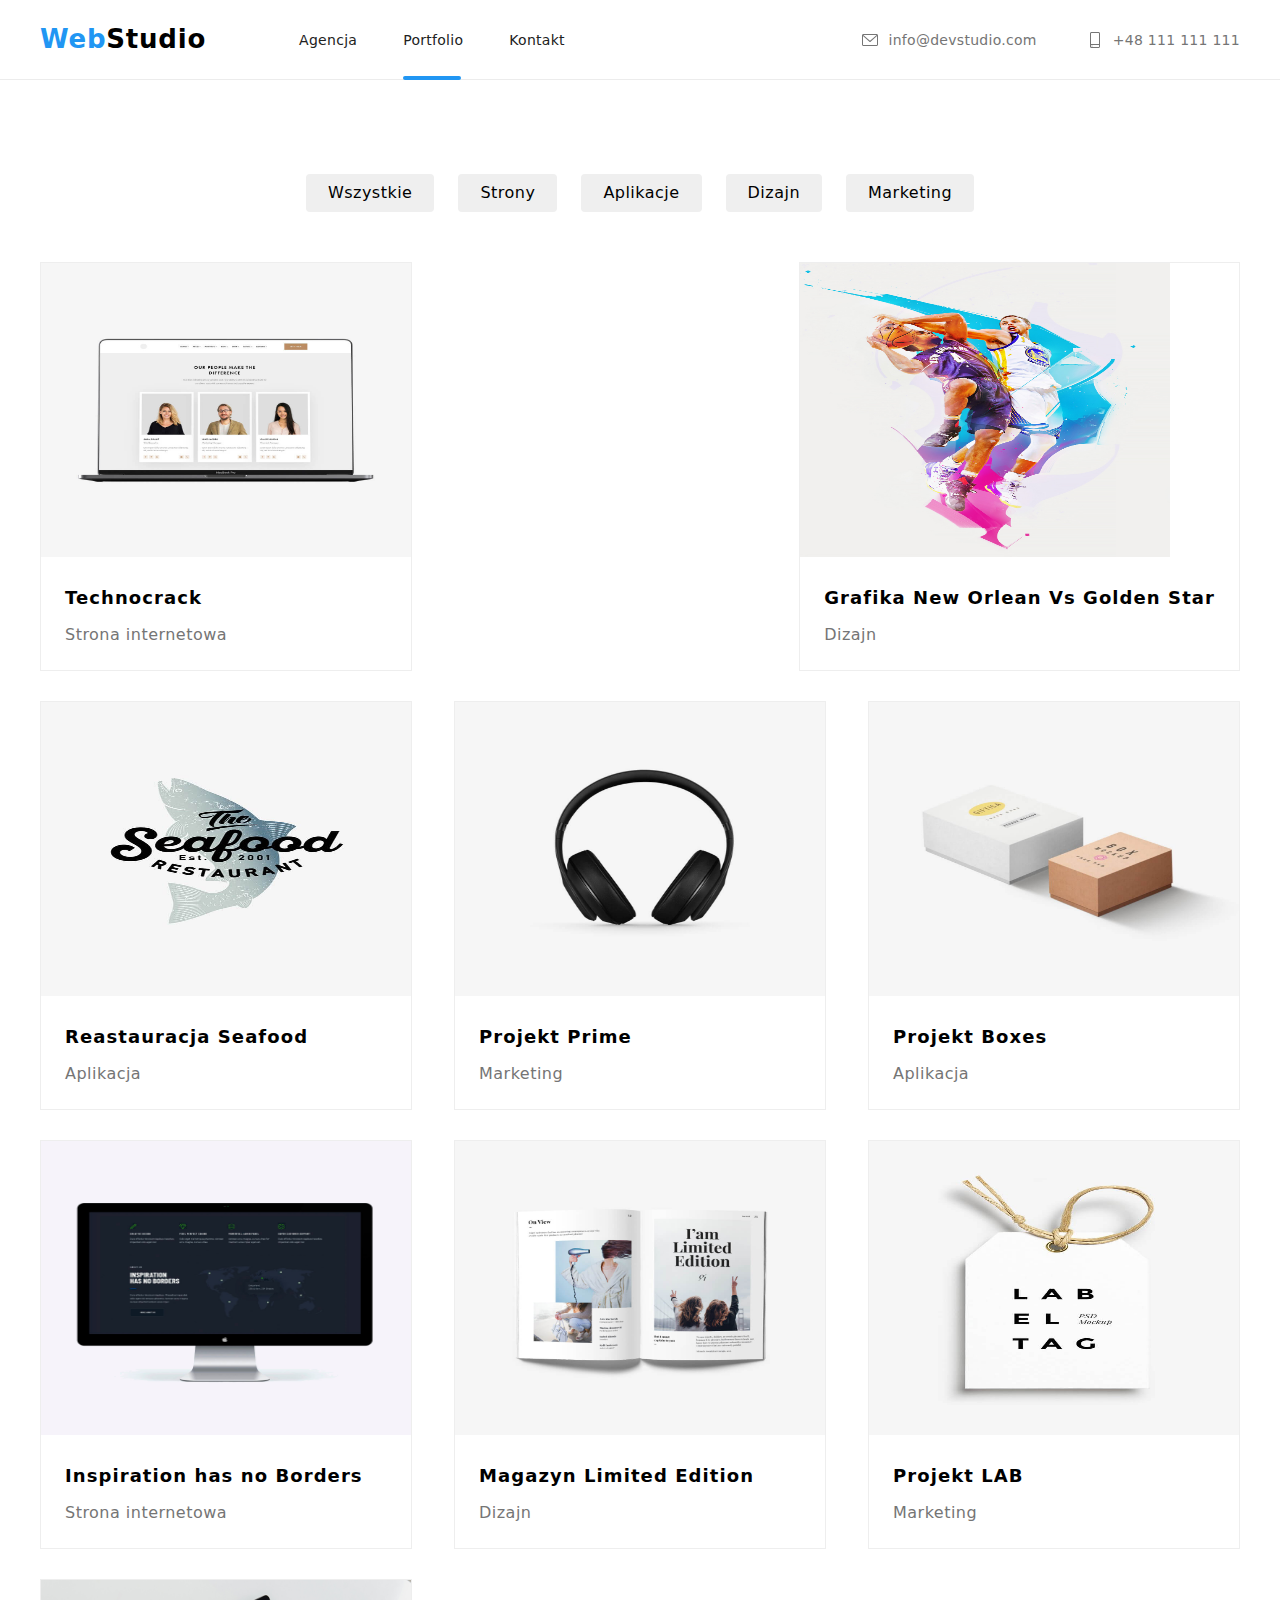
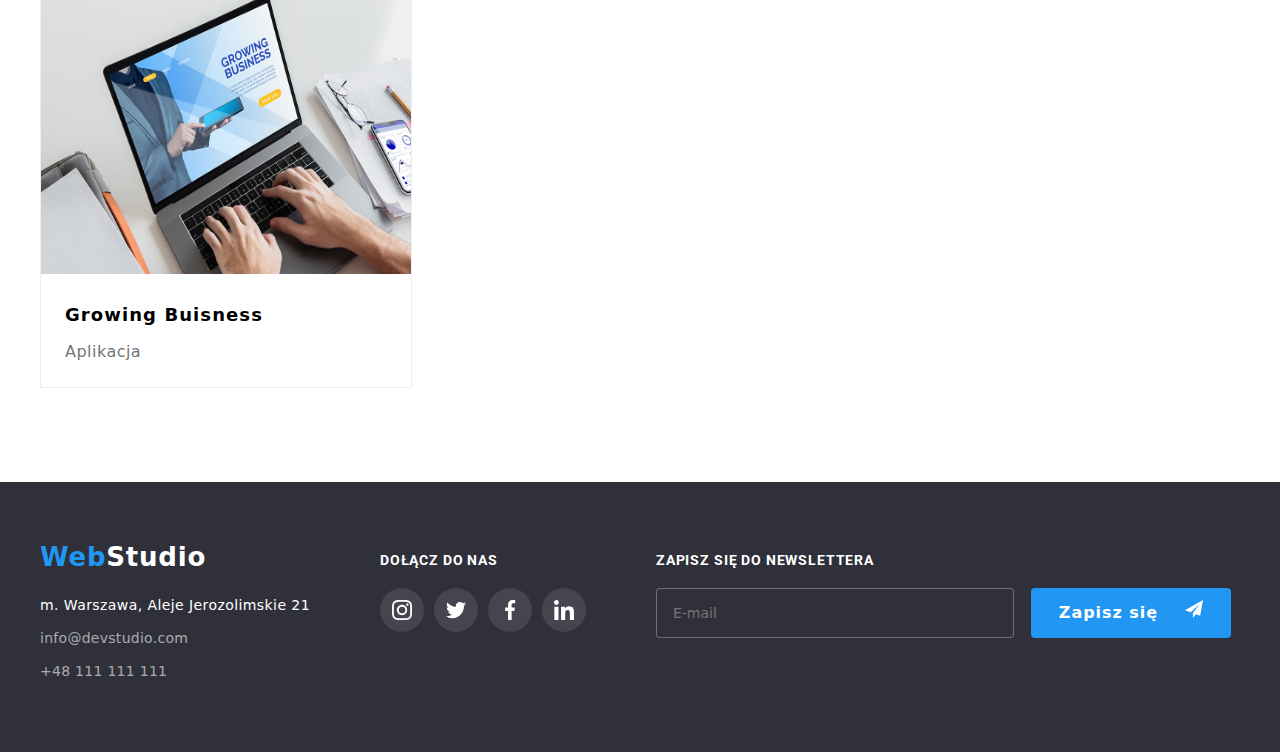
==== portfolio.html @ d6995d27 "Initial commit" ====
<!DOCTYPE html>
<html lang="pl">
  <head>
    <meta charset="UTF-8" />
    <meta http-equiv="X-UA-Compatible" content="IE=edge" />
    <meta name="viewport" content="width=device-width, initial-scale=1.0" />
    <link rel="preconnect" href="https://fonts.googleapis.com" />
    <link rel="preconnect" href="https://fonts.gstatic.com" crossorigin />
    <link
      href="https://fonts.googleapis.com/css2?family=Raleway:wght@700&family=Roboto:wght@400;500;700;900&display=swap"
      rel="stylesheet"
    />
    <link rel="stylesheet" href="css/normalize.css" />
    <link rel="stylesheet" href="css/main.min.css" />
    <title>WebStudio</title>
  </head>
  <body>
    <header>
      <div class="container header">
        <nav class="header__nav">
          <a href="./index.html" class="header__logo"
            >Web<span class="header__logo--accent">Studio</span>
          </a>
          <ul class="header__menu">
            <li>
              <a class="header__menu--link" href="">Agencja</a>
            </li>
            <li>
              <a class="header__menu--link header__menu--hover" href="./portfolio.html"
                >Portfolio</a
              >
            </li>
            <li><a class="header__menu--link" href="">Kontakt</a></li>
          </ul>
        </nav>
        <ul class="header__contact">
          <li>
            <a class="header__contact--link" href="mailto:info@devstudio.com"
              ><svg width="18" height="16">
                <use href="./images/icons.svg#icon-envelope-3"></use>
              </svg>
              info@devstudio.com</a
            >
          </li>
          <li>
            <a class="header__contact--link" href="tel:+48111111111"
              ><svg width="16" height="20">
                <use href="./images/icons.svg#icon-smartphone-2"></use>
              </svg>
              +48 111 111 111</a
            >
          </li>
        </ul>
      </div>
    </header>
    <main>
      <section class="section">
        <div class="container">
          <ul class="bookmarks__buttons">
            <li><button class="bookmarks__buttons--button">Wszystkie</button></li>
            <li><button class="bookmarks__buttons--button">Strony</button></li>
            <li><button class="bookmarks__buttons--button">Aplikacje</button></li>
            <li><button class="bookmarks__buttons--button">Dizajn</button></li>
            <li><button class="bookmarks__buttons--button">Marketing</button></li>
          </ul>
          <ul class="tiles__table">
            <li class="tiles__table--frame">
              <div class="tiles__table--div">
                <img
                  src="images/page-on-laptop.jpg"
                  alt="page On Laptop"
                  width="370"
                  height="294"
                />
                <p class="tiles__table--hidden">
                  Technocrack jest popularną platformą wykorzystywaną do rozpowszechniania
                  koronawirusa. Firmy wykorzystują tę platformę do celów szpiegowskich i ataków na
                  niezabezpieczone serwery konkurencji
                </p>
              </div>
              <h4 class="tiles__table--category">Technocrack</h4>
              <p class="tiles__table--subscription">Strona internetowa</p>
            </li>
            <li class="tiles__table--frame">
              <div class="tiles__table--div">
                <img src="images/basketballers.jpg" alt="basketballers" width="370" height="294" />
                <p class="tiles__table--hidden">
                  Technocrack jest popularną platformą wykorzystywaną do rozpowszechniania
                  koronawirusa. Firmy wykorzystują tę platformę do celów szpiegowskich i ataków na
                  niezabezpieczone serwery konkurencji
                </p>
              </div>
              <h4 class="tiles__table--category">Grafika New Orlean Vs Golden Star</h4>
              <p class="tiles__table--subscription">Dizajn</p>
            </li>
            <li class="tiles__table--frame">
              <div class="tiles__table--div">
                <img
                  src="images/reustarants-logo.jpg"
                  alt="reustarants Logo"
                  width="370"
                  height="294"
                />
                <p class="tiles__table--hidden">
                  Technocrack jest popularną platformą wykorzystywaną do rozpowszechniania
                  koronawirusa. Firmy wykorzystują tę platformę do celów szpiegowskich i ataków na
                  niezabezpieczone serwery konkurencji
                </p>
              </div>
              <h4 class="tiles__table--category">Reastauracja Seafood</h4>
              <p class="tiles__table--subscription">Aplikacja</p>
            </li>
            <li class="tiles__table--frame">
              <div class="tiles__table--div">
                <img src="images/headphones.jpg" alt="headphones" width="370" height="294" />
                <p class="tiles__table--hidden">
                  Technocrack jest popularną platformą wykorzystywaną do rozpowszechniania
                  koronawirusa. Firmy wykorzystują tę platformę do celów szpiegowskich i ataków na
                  niezabezpieczone serwery konkurencji
                </p>
              </div>
              <h4 class="tiles__table--category">Projekt Prime</h4>
              <p class="tiles__table--subscription">Marketing</p>
            </li>
            <li class="tiles__table--frame">
              <div class="tiles__table--div">
                <img src="images/boxes.jpg" alt="boxes" width="370" height="294" />
                <p class="tiles__table--hidden">
                  Technocrack jest popularną platformą wykorzystywaną do rozpowszechniania
                  koronawirusa. Firmy wykorzystują tę platformę do celów szpiegowskich i ataków na
                  niezabezpieczone serwery konkurencji
                </p>
              </div>
              <h4 class="tiles__table--category">Projekt Boxes</h4>
              <p class="tiles__table--subscription">Aplikacja</p>
            </li>
            <li class="tiles__table--frame">
              <div class="tiles__table--div">
                <img src="images/dark-display.jpg" alt="dark Display" width="370" height="294" />
                <p class="tiles__table--hidden">
                  Technocrack jest popularną platformą wykorzystywaną do rozpowszechniania
                  koronawirusa. Firmy wykorzystują tę platformę do celów szpiegowskich i ataków na
                  niezabezpieczone serwery konkurencji
                </p>
              </div>
              <h4 class="tiles__table--category">Inspiration has no Borders</h4>
              <p class="tiles__table--subscription">Strona internetowa</p>
            </li>
            <li class="tiles__table--frame">
              <div class="tiles__table--div">
                <img src="images/newspaper.jpg" alt="newspaper" width="370" height="294" />
                <p class="tiles__table--hidden">
                  Technocrack jest popularną platformą wykorzystywaną do rozpowszechniania
                  koronawirusa. Firmy wykorzystują tę platformę do celów szpiegowskich i ataków na
                  niezabezpieczone serwery konkurencji
                </p>
              </div>
              <h4 class="tiles__table--category">Magazyn Limited Edition</h4>
              <p class="tiles__table--subscription">Dizajn</p>
            </li>
            <li class="tiles__table--frame">
              <div class="tiles__table--div">
                <img src="images/tag.jpg" alt="tag" width="370" height="294" />
                <p class="tiles__table--hidden">
                  Technocrack jest popularną platformą wykorzystywaną do rozpowszechniania
                  koronawirusa. Firmy wykorzystują tę platformę do celów szpiegowskich i ataków na
                  niezabezpieczone serwery konkurencji
                </p>
              </div>
              <h4 class="tiles__table--category">Projekt LAB</h4>
              <p class="tiles__table--subscription">Marketing</p>
            </li>
            <li class="tiles__table--frame">
              <div class="tiles__table--div">
                <img
                  src="images/writing-on-laptop.jpg"
                  alt="writing On Laptop"
                  width="370"
                  height="294"
                />
                <p class="tiles__table--hidden">
                  Technocrack jest popularną platformą wykorzystywaną do rozpowszechniania
                  koronawirusa. Firmy wykorzystują tę platformę do celów szpiegowskich i ataków na
                  niezabezpieczone serwery konkurencji
                </p>
              </div>
              <h4 class="tiles__table--category">Growing Buisness</h4>
              <p class="tiles__table--subscription">Aplikacja</p>
            </li>
          </ul>
        </div>
      </section>
    </main>
    <footer class="footer">
      <div class="container footer__container">
        <div>
          <a href="./index.html" class="footer__logo"
            >Web<span class="footer__logo--accent">Studio</span>
          </a>
          <ul>
            <li>
              <address class="footer__adress">
                <ul>
                  <li class="footer__adress--adress">m. Warszawa, Aleje Jerozolimskie 21</li>
                  <li>
                    <a class="footer__adress--contact" href="mailto:info@devstudio.com">
                      info@devstudio.com
                    </a>
                  </li>
                  <li>
                    <a class="footer__adress--contact" href="tel:+48111111111">+48 111 111 111</a>
                  </li>
                </ul>
              </address>
            </li>
          </ul>
        </div>
        <div>
          <h4 class="footer__table--join-us">DOŁĄCZ DO NAS</h4>
          <ul class="footer__table--icons">
            <li class="footer__table--icon-box">
              <svg height="20px" width="20px">
                <use href="./images/icons.svg#icon-instagram-2-1"></use>
              </svg>
            </li>
            <li class="footer__table--icon-box">
              <svg height="20px" width="20px">
                <use href="./images/icons.svg#icon-twitter-1"></use>
              </svg>
            </li>
            <li class="footer__table--icon-box">
              <svg height="20px" width="20px">
                <use href="./images/icons.svg#icon-facebook-1-1"></use>
              </svg>
            </li>
            <li class="footer__table--icon-box">
              <svg height="20px" width="20px">
                <use href="./images/icons.svg#icon-linkedin-1-1"></use>
              </svg>
            </li>
          </ul>
        </div>
        <div>
          <h4 class="footer__table--join-us">ZAPISZ SIĘ DO NEWSLETTERA</h4>
          <form>
            <input class="footer__form" type="mail" name="mail" placeholder="E-mail" />
            <button class="footer__button" type="submit">
              Zapisz się
              <svg class="footer__button--icon" width="18px" height="18px">
                <use href="./images/icons.svg#icon-icon-send"></use>
              </svg>
            </button>
          </form>
        </div>
      </div>
    </footer>
    <script src="./js/modal.js"></script>
  </body>
</html>
---- css/main.min.css ----
header{border-bottom:1px solid #ececec}.header{display:-webkit-box;display:-ms-flexbox;display:flex;-webkit-box-pack:justify;-ms-flex-pack:justify;justify-content:space-between;background-color:#fff;font-weight:500;padding:24px 0}.header__nav,.header__menu,.header__contact{display:-webkit-box;display:-ms-flexbox;display:flex;-webkit-box-align:center;-ms-flex-align:center;align-items:center}.header__logo{font-family:"" Raleway ", sans-serif";font-size:26px;font-weight:700;line-height:31px;letter-spacing:.03em;color:#2196f3}.header__logo--accent{color:#000}.header__menu{margin-left:93px;-webkit-column-gap:46px;-moz-column-gap:46px;column-gap:46px}.header__menu--hover::after{content:"";display:block;position:absolute;width:58px;height:4px;border-radius:2px;top:76px;background-color:#2196f3}.header__menu--link{color:#212121}.header__menu--link:hover{color:#2196f3;-webkit-transition-duration:250ms;transition-duration:250ms;-webkit-transition-property:color;transition-property:color}.header__contact{-webkit-column-gap:50px;-moz-column-gap:50px;column-gap:50px;fill:#757575}.header__contact--link{color:#757575;-webkit-box-align:center;-ms-flex-align:center;align-items:center;display:-webkit-box;display:-ms-flexbox;display:flex;-webkit-column-gap:10px;-moz-column-gap:10px;column-gap:10px}.header__contact:hover,.header__contact:focus{color:#2196f3;fill:#2196f3;-webkit-transition-duration:250ms;transition-duration:250ms;-webkit-transition-property:color,fill;transition-property:color,fill}.slogan{background:-webkit-gradient(linear, left top, left bottom, from(rgba(47, 48, 58, 0.4)), to(rgba(47, 48, 58, 0.4))),url(../images/people-in-work.jpg);background:linear-gradient(rgba(47, 48, 58, 0.4), rgba(47, 48, 58, 0.4)),url(../images/people-in-work.jpg);background-size:cover;margin:0 auto;color:#fff;letter-spacing:.06em;text-align:center;padding:200px 0;background-size:1600px;background-repeat:no-repeat;background-position:center}.slogan__text{font-size:44px;font-weight:900;line-height:60px;margin-bottom:30px}.slogan__button{background-color:#2196f3;border-color:#2196f3;color:#fff;font-size:16px;line-height:30px;letter-spacing:.06em;border-radius:4px;cursor:pointer;border:none;padding:10px 42px;font-weight:700}.lorem__icons,.lorem__list{display:-webkit-box;display:-ms-flexbox;display:flex;-webkit-box-pack:justify;-ms-flex-pack:justify;justify-content:space-between;-webkit-column-gap:30px;-moz-column-gap:30px;column-gap:30px}.lorem__icons--box{width:270px;height:120px;background-color:#f5f4fa;margin-bottom:30px;padding:25px 102.34px}.lorem__table--text{font-size:14px;font-weight:400;line-height:24px;letter-spacing:.03em;color:#757575}.what_we_do{padding-top:0}.what_we_do__photos{display:-webkit-box;display:-ms-flexbox;display:flex;-webkit-box-pack:justify;-ms-flex-pack:justify;justify-content:space-between;-webkit-column-gap:30px;-moz-column-gap:30px;column-gap:30px}.what_we_do__table{position:relative}.what_we_do__descriptions{background-color:rgba(47,48,58,.8);font-family:"" Roboto ", sans-serif";font-weight:700;font-size:14px;color:#fff;position:absolute;inset:224px 0 4px 0;display:-webkit-box;display:-ms-flexbox;display:flex;-webkit-box-pack:center;-ms-flex-pack:center;justify-content:center;text-align:center;padding-top:22px;z-index:1}.our_team{background-color:#f5f4fa}.our_team__photos{display:-webkit-box;display:-ms-flexbox;display:flex;-webkit-box-pack:justify;-ms-flex-pack:justify;justify-content:space-between;-webkit-column-gap:30px;-moz-column-gap:30px;column-gap:30px}.our_team__table{border:1px solid #eee;background-color:#fff;-webkit-box-shadow:0px 1px 3px rgba(0,0,0,.12),0px 1px 1px rgba(0,0,0,.14),0px 2px 1px rgba(0,0,0,.2);box-shadow:0px 1px 3px rgba(0,0,0,.12),0px 1px 1px rgba(0,0,0,.14),0px 2px 1px rgba(0,0,0,.2);border-radius:0px 0px 4px 4px;text-align:center}.our_team__names{font-size:16px;font-weight:500;line-height:19px;letter-spacing:.03em;padding-top:30px;padding-bottom:10px}.our_team__positions{font-size:16px;font-weight:400;line-height:19px;letter-spacing:.03em;padding-bottom:16px;color:#757575}.our_team__icons{display:-webkit-box;display:-ms-flexbox;display:flex;-webkit-box-pack:center;-ms-flex-pack:center;justify-content:center;fill:#afb1b8;-webkit-column-gap:10px;-moz-column-gap:10px;column-gap:10px;padding-bottom:30px}.our_team__icons--box{width:44px;height:44px;border-radius:50%;display:-webkit-box;display:-ms-flexbox;display:flex;-webkit-box-pack:center;-ms-flex-pack:center;justify-content:center;-webkit-box-align:center;-ms-flex-align:center;align-items:center}.our_team__icons--box:hover{background-color:#2196f3;cursor:pointer;fill:#fff;-webkit-transition-duration:250ms;transition-duration:250ms;-webkit-transition-property:background-color,fill;transition-property:background-color,fill}.our_clients{display:-webkit-box;display:-ms-flexbox;display:flex;-webkit-box-pack:justify;-ms-flex-pack:justify;justify-content:space-between;-webkit-column-gap:30px;-moz-column-gap:30px;column-gap:30px;fill:#afb1b8}.our_clients__icons{width:170px;height:92px;border:1px solid #afb1b8;border-radius:4px;display:-webkit-box;display:-ms-flexbox;display:flex;-webkit-box-pack:center;-ms-flex-pack:center;justify-content:center;-webkit-box-align:center;-ms-flex-align:center;align-items:center}.our_clients__icons:hover{cursor:pointer;border-color:#2196f3;fill:#2196f3;-webkit-transition-duration:250ms;transition-duration:250ms;-webkit-transition-property:border-color,fill;transition-property:border-color,fill}footer{background-color:#2f303a}.footer{padding:60px 0}.footer__container{display:-webkit-box;display:-ms-flexbox;display:flex;gap:70px}.footer__logo{display:inline-block;font-family:"" Raleway ", sans-serif";color:#2196f3;font-size:26px;font-weight:700;line-height:31px;letter-spacing:.03em;margin-bottom:20px}.footer__logo--accent{color:#fff}.footer__adress{font-style:normal}.footer__adress .footer__adress--adress{font-size:14px;line-height:24px;letter-spacing:.03em;color:#fff;margin-bottom:9px}.footer__adress--contact{display:inline-block;color:rgba(255,255,255,.6);line-height:24px;margin-bottom:9px}.footer__table--join-us{font-family:Roboto;font-weight:700;font-size:14px;color:#fff;margin-bottom:10px}.footer__table--icon-box{background-color:rgba(255,255,255,.1);fill:#fff}.footer__table--icons{display:-webkit-box;display:-ms-flexbox;display:flex;-webkit-box-pack:center;-ms-flex-pack:center;justify-content:center;fill:#afb1b8;-webkit-column-gap:10px;-moz-column-gap:10px;column-gap:10px;padding-bottom:30px}.footer__table--icon-box{width:44px;height:44px;border-radius:50%;display:-webkit-box;display:-ms-flexbox;display:flex;-webkit-box-pack:center;-ms-flex-pack:center;justify-content:center;-webkit-box-align:center;-ms-flex-align:center;align-items:center}.footer__table--icon-box:hover{background-color:#2196f3;cursor:pointer;fill:#fff;-webkit-transition-duration:250ms;transition-duration:250ms;-webkit-transition-property:background-color,fill;transition-property:background-color,fill}.footer__form{border:1px solid rgba(255,255,255,.3);border-radius:4px;background-color:#2f303a;width:358px;height:50px;padding-left:16px;color:#eee}.footer__button{background-color:#2196f3;color:#fff;font-size:16px;line-height:30px;letter-spacing:.06em;border-radius:4px;cursor:pointer;border:none;font-weight:700;width:200px;height:50px;margin-left:12px}.footer__button--icon{margin-left:20px}.footer__adress--contact:hover{color:#2196f3;-webkit-transition-duration:250ms;transition-duration:250ms;-webkit-transition-property:color;transition-property:color}.bookmarks__buttons{display:-webkit-box;display:-ms-flexbox;display:flex;-webkit-box-pack:center;-ms-flex-pack:center;justify-content:center;-webkit-column-gap:8px;-moz-column-gap:8px;column-gap:8px}.bookmarks__buttons--button{font-size:16px;font-weight:500;line-height:26px;letter-spacing:.03em;cursor:pointer;border:none;border-radius:4px;padding:6px 22px;margin-inline:8px}.bookmarks__buttons--button:hover{background-color:#2196f3;color:#fff;-webkit-box-shadow:0px 3px 1px rgba(0,0,0,.1),0px 1px 2px rgba(0,0,0,.08),0px 2px 2px rgba(0,0,0,.12);box-shadow:0px 3px 1px rgba(0,0,0,.1),0px 1px 2px rgba(0,0,0,.08),0px 2px 2px rgba(0,0,0,.12);-webkit-transition-duration:250ms;transition-duration:250ms;-webkit-transition-property:background-color,color,-webkit-box-shadow;transition-property:background-color,color,-webkit-box-shadow;transition-property:background-color,color,box-shadow;transition-property:background-color,color,box-shadow,-webkit-box-shadow}.tiles__table{display:-webkit-box;display:-ms-flexbox;display:flex;-webkit-box-pack:justify;-ms-flex-pack:justify;justify-content:space-between;-ms-flex-wrap:wrap;flex-wrap:wrap;gap:30px;margin-top:50px}.tiles__table--frame{border:1px solid #eee}.tiles__table--frame:hover{cursor:pointer;-webkit-box-shadow:0px 1px 1px rgba(0,0,0,.12),0px 4px 4px rgba(0,0,0,.06),1px 4px 6px rgba(0,0,0,.16);box-shadow:0px 1px 1px rgba(0,0,0,.12),0px 4px 4px rgba(0,0,0,.06),1px 4px 6px rgba(0,0,0,.16);-webkit-transition-duration:250ms;transition-duration:250ms;-webkit-transition-property:-webkit-box-shadow;transition-property:-webkit-box-shadow;transition-property:box-shadow;transition-property:box-shadow, -webkit-box-shadow}.tiles__table--div{position:relative;overflow:hidden}.tiles__table--hidden{background-color:rgba(33,150,243,.9);width:100%;height:100%;color:#fff;font-family:"" Roboto ", sans-serif";font-weight:400;font-size:18px;line-height:28px;position:absolute;bottom:-100%;-webkit-transition:250ms;transition:250ms;padding:49px 45px 49px 24px}.tiles__table--frame:hover .tiles__table--hidden{bottom:0px}.tiles__table--category{padding:20px 24px 2px 24px}.tiles__table--subscription{padding:2px 24px 20px 24px;color:#757575}.backdrop{position:fixed;left:0;top:0;width:100%;height:100%;background-color:rgba(0,0,0,.2);display:-webkit-box;display:-ms-flexbox;display:flex;-webkit-box-pack:center;-ms-flex-pack:center;justify-content:center;-webkit-box-align:center;-ms-flex-align:center;align-items:center;z-index:10}.modal{position:relative;width:528px;height:581px;background-color:#fff;padding:40px}.close-btn{position:absolute;top:8px;right:8px;width:30px;height:30px;background-color:#fff;border:1px solid rgba(0,0,0,.1);border-radius:50%;cursor:pointer}.is-hidden{opacity:0;visibility:hidden;pointer-events:none}.form__heading{text-align:center;font-family:"" Roboto ", sans-serif";font-weight:700;font-size:20px;line-height:23.44px}.form__column *{display:-webkit-box;display:-ms-flexbox;display:flex;-webkit-box-orient:vertical;-webkit-box-direction:normal;-ms-flex-direction:column;flex-direction:column}.form__input{border:solid 1px rgba(33,33,33,.2);border-radius:4px;height:40px;padding-left:40px}.form__input--icons{position:absolute;margin-top:5.5%;margin-left:3%}.form__input:hover~.form__input--icons{fill:#2196f3}.form__input:hover,.form__input:focus{border:solid 1px #2196f3;border-radius:4px;outline:none}.form__input:focus~.form__input--icons{fill:#2196f3}.form__input--comment{height:120px;resize:none;padding:12px 16px}.form__column{color:#757575;font-family:"" Roboto ", sans-serif";font-weight:400;font-size:12px;line-height:14.06px}.form__button{background-color:#2196f3;border-color:#2196f3;color:#fff;font-size:16px;line-height:30px;letter-spacing:.06em;border-radius:4px;cursor:pointer;border:none;padding:10px 42px;font-weight:700;max-width:200px;margin:0 auto;margin-top:20px}.form__table{margin-bottom:10px}.form__label{margin-bottom:4px}.form__link{color:#2196f3;text-decoration:underline}.form__regulations *{display:inline}.form__checkbox{width:16px;height:15px;-webkit-appearance:none;-moz-appearance:none;appearance:none;padding-left:24px}.form__label--checkbox::before{display:block;position:absolute;content:"";width:16px;height:15px;border:#212121 solid 2px;border-radius:3px}.form__label--checkbox{position:relative;cursor:pointer}.form__checkbox--icon{position:absolute;right:96.4%;visibility:hidden}.form__checkbox:checked~.form__checkbox--icon{visibility:visible}.form__checkbox:checked~.form__label--checkbox::before{border:none}*{margin:0;padding:0}ul{list-style:none}a{text-decoration:none}body{font-family:"" Roboto ", sans-serif";font-size:14px;font-weight:400;line-height:16px;letter-spacing:.02em}footer{background-color:#2f303a}h2{font-size:36px;font-weight:700;line-height:42px;letter-spacing:.03em;text-align:center;padding-bottom:50px}h3{font-size:14px;font-weight:700;line-height:16px;letter-spacing:.03em;padding-bottom:10px}h4{font-size:18px;font-weight:700;line-height:36px;letter-spacing:.06em}p{font-size:16px;font-weight:400;line-height:30px;letter-spacing:.03em}.container{max-width:1200px;margin:0 auto;width:100%}.section{padding:94px 0}/*# sourceMappingURL=main.min.css.map */
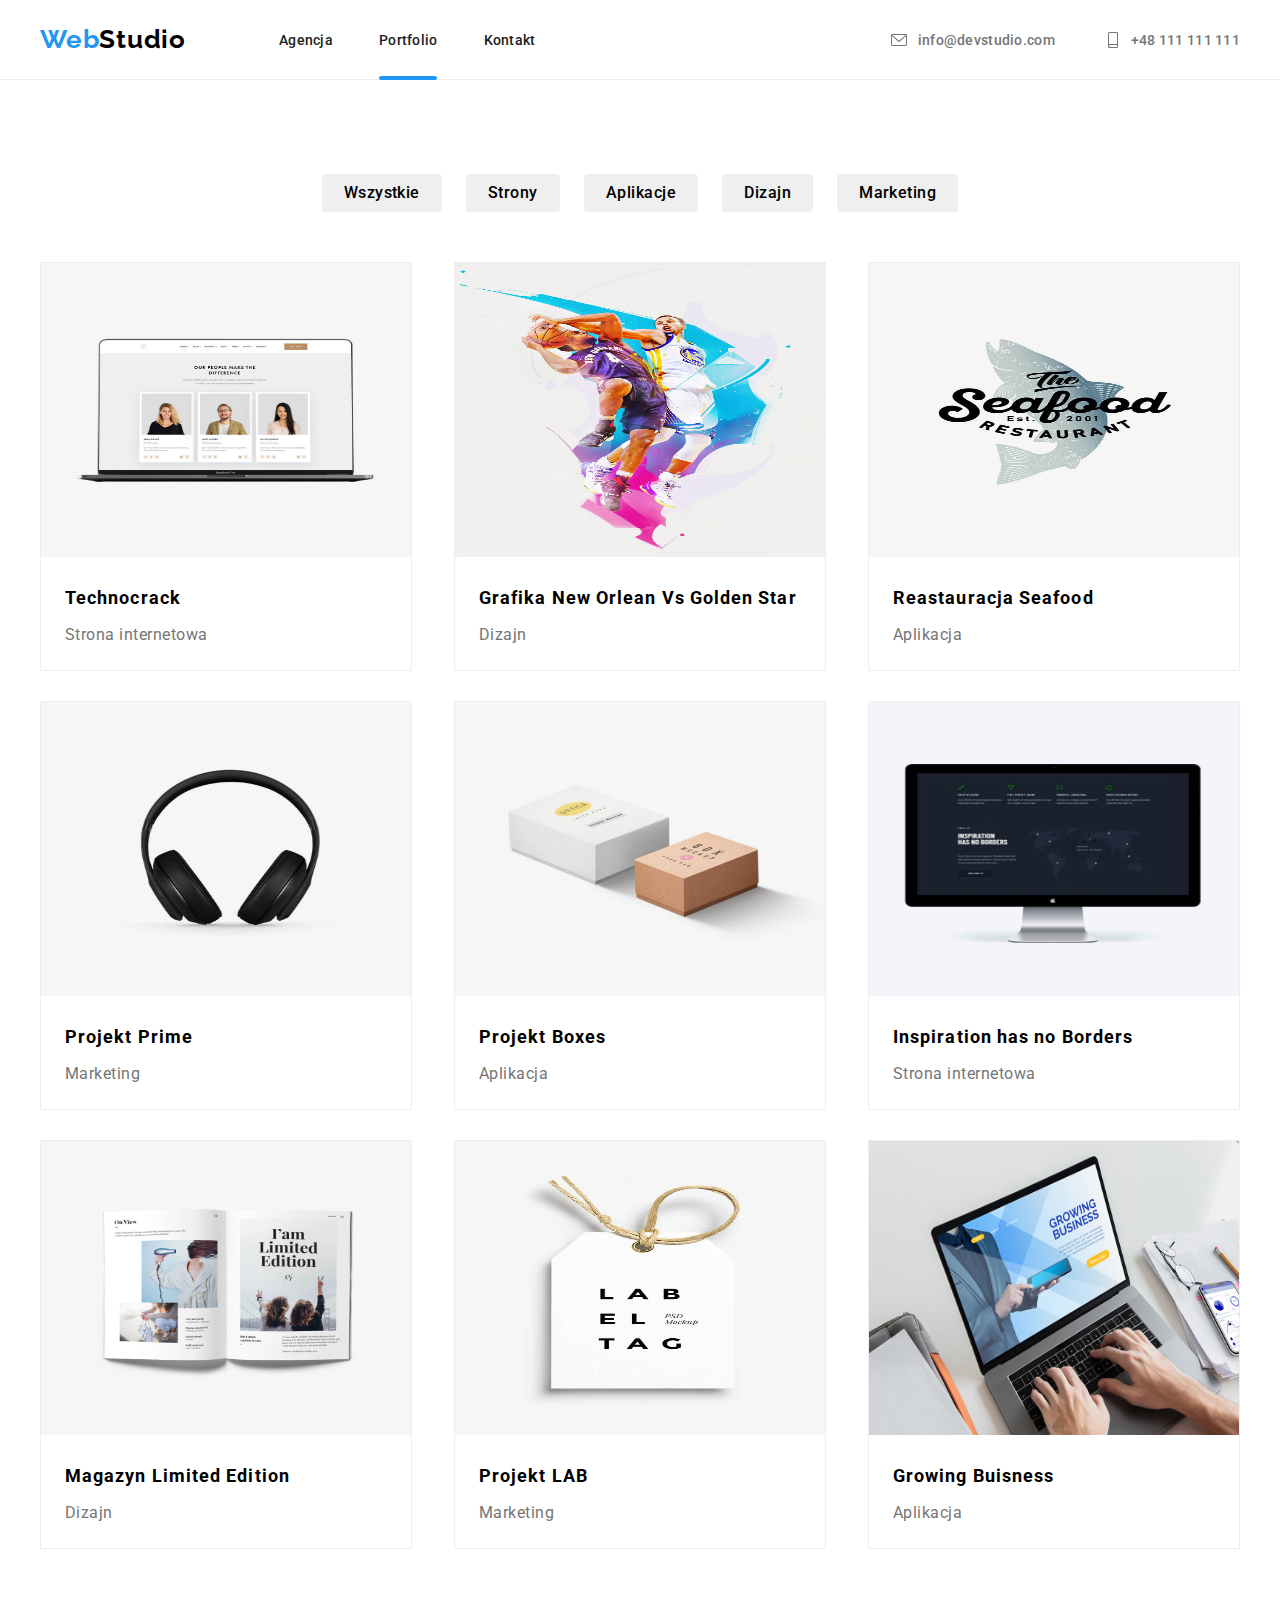
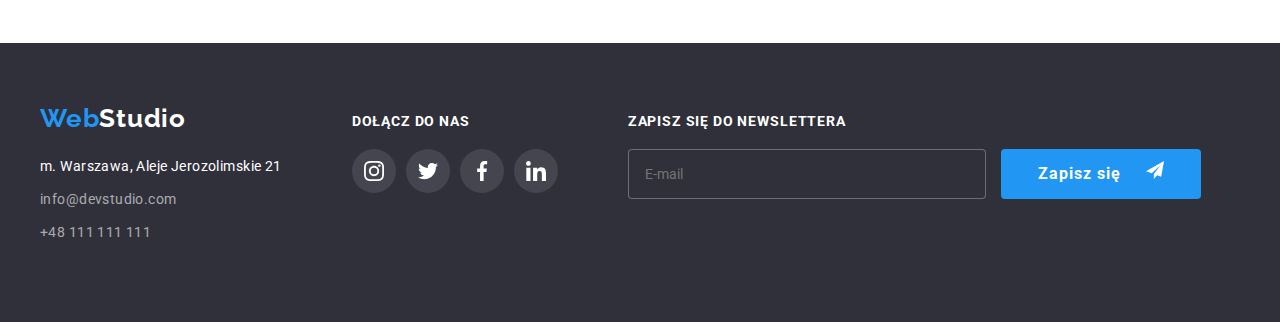
==== commit ca3a7fa7: "f" ====
--- a/portfolio.html
+++ b/portfolio.html
@@ -56,136 +56,136 @@
     <main>
       <section class="section">
         <div class="container">
-          <ul class="bookmarks__buttons">
-            <li><button class="bookmarks__buttons--button">Wszystkie</button></li>
-            <li><button class="bookmarks__buttons--button">Strony</button></li>
-            <li><button class="bookmarks__buttons--button">Aplikacje</button></li>
-            <li><button class="bookmarks__buttons--button">Dizajn</button></li>
-            <li><button class="bookmarks__buttons--button">Marketing</button></li>
-          </ul>
-          <ul class="tiles__table">
-            <li class="tiles__table--frame">
-              <div class="tiles__table--div">
+          <ul class="bookmarks_section">
+            <li><button class="bookmarks_section__buttons">Wszystkie</button></li>
+            <li><button class="bookmarks_section__buttons">Strony</button></li>
+            <li><button class="bookmarks_section__buttons">Aplikacje</button></li>
+            <li><button class="bookmarks_section__buttons">Dizajn</button></li>
+            <li><button class="bookmarks_section__buttons">Marketing</button></li>
+          </ul>
+          <ul class="tiles_section">
+            <li class="tiles_section__table">
+              <div class="tiles_section__modal">
                 <img
                   src="images/page-on-laptop.jpg"
                   alt="page On Laptop"
                   width="370"
                   height="294"
                 />
-                <p class="tiles__table--hidden">
-                  Technocrack jest popularną platformą wykorzystywaną do rozpowszechniania
-                  koronawirusa. Firmy wykorzystują tę platformę do celów szpiegowskich i ataków na
-                  niezabezpieczone serwery konkurencji
-                </p>
-              </div>
-              <h4 class="tiles__table--category">Technocrack</h4>
-              <p class="tiles__table--subscription">Strona internetowa</p>
-            </li>
-            <li class="tiles__table--frame">
-              <div class="tiles__table--div">
+                <p class="tiles_section__modal--desription">
+                  Technocrack jest popularną platformą wykorzystywaną do rozpowszechniania
+                  koronawirusa. Firmy wykorzystują tę platformę do celów szpiegowskich i ataków na
+                  niezabezpieczone serwery konkurencji
+                </p>
+              </div>
+              <h4 class="tiles_section__reustarants_name">Technocrack</h4>
+              <p class="tiles_section__reustarants_name--specification">Strona internetowa</p>
+            </li>
+            <li class="tiles_section__table">
+              <div class="tiles_section__modal">
                 <img src="images/basketballers.jpg" alt="basketballers" width="370" height="294" />
-                <p class="tiles__table--hidden">
-                  Technocrack jest popularną platformą wykorzystywaną do rozpowszechniania
-                  koronawirusa. Firmy wykorzystują tę platformę do celów szpiegowskich i ataków na
-                  niezabezpieczone serwery konkurencji
-                </p>
-              </div>
-              <h4 class="tiles__table--category">Grafika New Orlean Vs Golden Star</h4>
-              <p class="tiles__table--subscription">Dizajn</p>
-            </li>
-            <li class="tiles__table--frame">
-              <div class="tiles__table--div">
+                <p class="tiles_section__modal--desription">
+                  Technocrack jest popularną platformą wykorzystywaną do rozpowszechniania
+                  koronawirusa. Firmy wykorzystują tę platformę do celów szpiegowskich i ataków na
+                  niezabezpieczone serwery konkurencji
+                </p>
+              </div>
+              <h4 class="tiles_section__reustarants_name">Grafika New Orlean Vs Golden Star</h4>
+              <p class="tiles_section__reustarants_name--specification">Dizajn</p>
+            </li>
+            <li class="tiles_section__table">
+              <div class="tiles_section__modal">
                 <img
                   src="images/reustarants-logo.jpg"
                   alt="reustarants Logo"
                   width="370"
                   height="294"
                 />
-                <p class="tiles__table--hidden">
-                  Technocrack jest popularną platformą wykorzystywaną do rozpowszechniania
-                  koronawirusa. Firmy wykorzystują tę platformę do celów szpiegowskich i ataków na
-                  niezabezpieczone serwery konkurencji
-                </p>
-              </div>
-              <h4 class="tiles__table--category">Reastauracja Seafood</h4>
-              <p class="tiles__table--subscription">Aplikacja</p>
-            </li>
-            <li class="tiles__table--frame">
-              <div class="tiles__table--div">
+                <p class="tiles_section__modal--desription">
+                  Technocrack jest popularną platformą wykorzystywaną do rozpowszechniania
+                  koronawirusa. Firmy wykorzystują tę platformę do celów szpiegowskich i ataków na
+                  niezabezpieczone serwery konkurencji
+                </p>
+              </div>
+              <h4 class="tiles_section__reustarants_name">Reastauracja Seafood</h4>
+              <p class="tiles_section__reustarants_name--specification">Aplikacja</p>
+            </li>
+            <li class="tiles_section__table">
+              <div class="tiles_section__modal">
                 <img src="images/headphones.jpg" alt="headphones" width="370" height="294" />
-                <p class="tiles__table--hidden">
-                  Technocrack jest popularną platformą wykorzystywaną do rozpowszechniania
-                  koronawirusa. Firmy wykorzystują tę platformę do celów szpiegowskich i ataków na
-                  niezabezpieczone serwery konkurencji
-                </p>
-              </div>
-              <h4 class="tiles__table--category">Projekt Prime</h4>
-              <p class="tiles__table--subscription">Marketing</p>
-            </li>
-            <li class="tiles__table--frame">
-              <div class="tiles__table--div">
+                <p class="tiles_section__modal--desription">
+                  Technocrack jest popularną platformą wykorzystywaną do rozpowszechniania
+                  koronawirusa. Firmy wykorzystują tę platformę do celów szpiegowskich i ataków na
+                  niezabezpieczone serwery konkurencji
+                </p>
+              </div>
+              <h4 class="tiles_section__reustarants_name">Projekt Prime</h4>
+              <p class="tiles_section__reustarants_name--specification">Marketing</p>
+            </li>
+            <li class="tiles_section__table">
+              <div class="tiles_section__modal">
                 <img src="images/boxes.jpg" alt="boxes" width="370" height="294" />
-                <p class="tiles__table--hidden">
-                  Technocrack jest popularną platformą wykorzystywaną do rozpowszechniania
-                  koronawirusa. Firmy wykorzystują tę platformę do celów szpiegowskich i ataków na
-                  niezabezpieczone serwery konkurencji
-                </p>
-              </div>
-              <h4 class="tiles__table--category">Projekt Boxes</h4>
-              <p class="tiles__table--subscription">Aplikacja</p>
-            </li>
-            <li class="tiles__table--frame">
-              <div class="tiles__table--div">
+                <p class="tiles_section__modal--desription">
+                  Technocrack jest popularną platformą wykorzystywaną do rozpowszechniania
+                  koronawirusa. Firmy wykorzystują tę platformę do celów szpiegowskich i ataków na
+                  niezabezpieczone serwery konkurencji
+                </p>
+              </div>
+              <h4 class="tiles_section__reustarants_name">Projekt Boxes</h4>
+              <p class="tiles_section__reustarants_name--specification">Aplikacja</p>
+            </li>
+            <li class="tiles_section__table">
+              <div class="tiles_section__modal">
                 <img src="images/dark-display.jpg" alt="dark Display" width="370" height="294" />
-                <p class="tiles__table--hidden">
-                  Technocrack jest popularną platformą wykorzystywaną do rozpowszechniania
-                  koronawirusa. Firmy wykorzystują tę platformę do celów szpiegowskich i ataków na
-                  niezabezpieczone serwery konkurencji
-                </p>
-              </div>
-              <h4 class="tiles__table--category">Inspiration has no Borders</h4>
-              <p class="tiles__table--subscription">Strona internetowa</p>
-            </li>
-            <li class="tiles__table--frame">
-              <div class="tiles__table--div">
+                <p class="tiles_section__modal--desription">
+                  Technocrack jest popularną platformą wykorzystywaną do rozpowszechniania
+                  koronawirusa. Firmy wykorzystują tę platformę do celów szpiegowskich i ataków na
+                  niezabezpieczone serwery konkurencji
+                </p>
+              </div>
+              <h4 class="tiles_section__reustarants_name">Inspiration has no Borders</h4>
+              <p class="tiles_section__reustarants_name--specification">Strona internetowa</p>
+            </li>
+            <li class="tiles_section__table">
+              <div class="tiles_section__modal">
                 <img src="images/newspaper.jpg" alt="newspaper" width="370" height="294" />
-                <p class="tiles__table--hidden">
-                  Technocrack jest popularną platformą wykorzystywaną do rozpowszechniania
-                  koronawirusa. Firmy wykorzystują tę platformę do celów szpiegowskich i ataków na
-                  niezabezpieczone serwery konkurencji
-                </p>
-              </div>
-              <h4 class="tiles__table--category">Magazyn Limited Edition</h4>
-              <p class="tiles__table--subscription">Dizajn</p>
-            </li>
-            <li class="tiles__table--frame">
-              <div class="tiles__table--div">
+                <p class="tiles_section__modal--desription">
+                  Technocrack jest popularną platformą wykorzystywaną do rozpowszechniania
+                  koronawirusa. Firmy wykorzystują tę platformę do celów szpiegowskich i ataków na
+                  niezabezpieczone serwery konkurencji
+                </p>
+              </div>
+              <h4 class="tiles_section__reustarants_name">Magazyn Limited Edition</h4>
+              <p class="tiles_section__reustarants_name--specification">Dizajn</p>
+            </li>
+            <li class="tiles_section__table">
+              <div class="tiles_section__modal">
                 <img src="images/tag.jpg" alt="tag" width="370" height="294" />
-                <p class="tiles__table--hidden">
-                  Technocrack jest popularną platformą wykorzystywaną do rozpowszechniania
-                  koronawirusa. Firmy wykorzystują tę platformę do celów szpiegowskich i ataków na
-                  niezabezpieczone serwery konkurencji
-                </p>
-              </div>
-              <h4 class="tiles__table--category">Projekt LAB</h4>
-              <p class="tiles__table--subscription">Marketing</p>
-            </li>
-            <li class="tiles__table--frame">
-              <div class="tiles__table--div">
+                <p class="tiles_section__modal--desription">
+                  Technocrack jest popularną platformą wykorzystywaną do rozpowszechniania
+                  koronawirusa. Firmy wykorzystują tę platformę do celów szpiegowskich i ataków na
+                  niezabezpieczone serwery konkurencji
+                </p>
+              </div>
+              <h4 class="tiles_section__reustarants_name">Projekt LAB</h4>
+              <p class="tiles_section__reustarants_name--specification">Marketing</p>
+            </li>
+            <li class="tiles_section__table">
+              <div class="tiles_section__modal">
                 <img
                   src="images/writing-on-laptop.jpg"
                   alt="writing On Laptop"
                   width="370"
                   height="294"
                 />
-                <p class="tiles__table--hidden">
-                  Technocrack jest popularną platformą wykorzystywaną do rozpowszechniania
-                  koronawirusa. Firmy wykorzystują tę platformę do celów szpiegowskich i ataków na
-                  niezabezpieczone serwery konkurencji
-                </p>
-              </div>
-              <h4 class="tiles__table--category">Growing Buisness</h4>
-              <p class="tiles__table--subscription">Aplikacja</p>
+                <p class="tiles_section__modal--desription">
+                  Technocrack jest popularną platformą wykorzystywaną do rozpowszechniania
+                  koronawirusa. Firmy wykorzystują tę platformę do celów szpiegowskich i ataków na
+                  niezabezpieczone serwery konkurencji
+                </p>
+              </div>
+              <h4 class="tiles_section__reustarants_name">Growing Buisness</h4>
+              <p class="tiles_section__reustarants_name--specification">Aplikacja</p>
             </li>
           </ul>
         </div>
--- a/css/main.min.css
+++ b/css/main.min.css
@@ -1 +1 @@
-header{border-bottom:1px solid #ececec}.header{display:-webkit-box;display:-ms-flexbox;display:flex;-webkit-box-pack:justify;-ms-flex-pack:justify;justify-content:space-between;background-color:#fff;font-weight:500;padding:24px 0}.header__nav,.header__menu,.header__contact{display:-webkit-box;display:-ms-flexbox;display:flex;-webkit-box-align:center;-ms-flex-align:center;align-items:center}.header__logo{font-family:"" Raleway ", sans-serif";font-size:26px;font-weight:700;line-height:31px;letter-spacing:.03em;color:#2196f3}.header__logo--accent{color:#000}.header__menu{margin-left:93px;-webkit-column-gap:46px;-moz-column-gap:46px;column-gap:46px}.header__menu--hover::after{content:"";display:block;position:absolute;width:58px;height:4px;border-radius:2px;top:76px;background-color:#2196f3}.header__menu--link{color:#212121}.header__menu--link:hover{color:#2196f3;-webkit-transition-duration:250ms;transition-duration:250ms;-webkit-transition-property:color;transition-property:color}.header__contact{-webkit-column-gap:50px;-moz-column-gap:50px;column-gap:50px;fill:#757575}.header__contact--link{color:#757575;-webkit-box-align:center;-ms-flex-align:center;align-items:center;display:-webkit-box;display:-ms-flexbox;display:flex;-webkit-column-gap:10px;-moz-column-gap:10px;column-gap:10px}.header__contact:hover,.header__contact:focus{color:#2196f3;fill:#2196f3;-webkit-transition-duration:250ms;transition-duration:250ms;-webkit-transition-property:color,fill;transition-property:color,fill}.slogan{background:-webkit-gradient(linear, left top, left bottom, from(rgba(47, 48, 58, 0.4)), to(rgba(47, 48, 58, 0.4))),url(../images/people-in-work.jpg);background:linear-gradient(rgba(47, 48, 58, 0.4), rgba(47, 48, 58, 0.4)),url(../images/people-in-work.jpg);background-size:cover;margin:0 auto;color:#fff;letter-spacing:.06em;text-align:center;padding:200px 0;background-size:1600px;background-repeat:no-repeat;background-position:center}.slogan__text{font-size:44px;font-weight:900;line-height:60px;margin-bottom:30px}.slogan__button{background-color:#2196f3;border-color:#2196f3;color:#fff;font-size:16px;line-height:30px;letter-spacing:.06em;border-radius:4px;cursor:pointer;border:none;padding:10px 42px;font-weight:700}.lorem__icons,.lorem__list{display:-webkit-box;display:-ms-flexbox;display:flex;-webkit-box-pack:justify;-ms-flex-pack:justify;justify-content:space-between;-webkit-column-gap:30px;-moz-column-gap:30px;column-gap:30px}.lorem__icons--box{width:270px;height:120px;background-color:#f5f4fa;margin-bottom:30px;padding:25px 102.34px}.lorem__table--text{font-size:14px;font-weight:400;line-height:24px;letter-spacing:.03em;color:#757575}.what_we_do{padding-top:0}.what_we_do__photos{display:-webkit-box;display:-ms-flexbox;display:flex;-webkit-box-pack:justify;-ms-flex-pack:justify;justify-content:space-between;-webkit-column-gap:30px;-moz-column-gap:30px;column-gap:30px}.what_we_do__table{position:relative}.what_we_do__descriptions{background-color:rgba(47,48,58,.8);font-family:"" Roboto ", sans-serif";font-weight:700;font-size:14px;color:#fff;position:absolute;inset:224px 0 4px 0;display:-webkit-box;display:-ms-flexbox;display:flex;-webkit-box-pack:center;-ms-flex-pack:center;justify-content:center;text-align:center;padding-top:22px;z-index:1}.our_team{background-color:#f5f4fa}.our_team__photos{display:-webkit-box;display:-ms-flexbox;display:flex;-webkit-box-pack:justify;-ms-flex-pack:justify;justify-content:space-between;-webkit-column-gap:30px;-moz-column-gap:30px;column-gap:30px}.our_team__table{border:1px solid #eee;background-color:#fff;-webkit-box-shadow:0px 1px 3px rgba(0,0,0,.12),0px 1px 1px rgba(0,0,0,.14),0px 2px 1px rgba(0,0,0,.2);box-shadow:0px 1px 3px rgba(0,0,0,.12),0px 1px 1px rgba(0,0,0,.14),0px 2px 1px rgba(0,0,0,.2);border-radius:0px 0px 4px 4px;text-align:center}.our_team__names{font-size:16px;font-weight:500;line-height:19px;letter-spacing:.03em;padding-top:30px;padding-bottom:10px}.our_team__positions{font-size:16px;font-weight:400;line-height:19px;letter-spacing:.03em;padding-bottom:16px;color:#757575}.our_team__icons{display:-webkit-box;display:-ms-flexbox;display:flex;-webkit-box-pack:center;-ms-flex-pack:center;justify-content:center;fill:#afb1b8;-webkit-column-gap:10px;-moz-column-gap:10px;column-gap:10px;padding-bottom:30px}.our_team__icons--box{width:44px;height:44px;border-radius:50%;display:-webkit-box;display:-ms-flexbox;display:flex;-webkit-box-pack:center;-ms-flex-pack:center;justify-content:center;-webkit-box-align:center;-ms-flex-align:center;align-items:center}.our_team__icons--box:hover{background-color:#2196f3;cursor:pointer;fill:#fff;-webkit-transition-duration:250ms;transition-duration:250ms;-webkit-transition-property:background-color,fill;transition-property:background-color,fill}.our_clients{display:-webkit-box;display:-ms-flexbox;display:flex;-webkit-box-pack:justify;-ms-flex-pack:justify;justify-content:space-between;-webkit-column-gap:30px;-moz-column-gap:30px;column-gap:30px;fill:#afb1b8}.our_clients__icons{width:170px;height:92px;border:1px solid #afb1b8;border-radius:4px;display:-webkit-box;display:-ms-flexbox;display:flex;-webkit-box-pack:center;-ms-flex-pack:center;justify-content:center;-webkit-box-align:center;-ms-flex-align:center;align-items:center}.our_clients__icons:hover{cursor:pointer;border-color:#2196f3;fill:#2196f3;-webkit-transition-duration:250ms;transition-duration:250ms;-webkit-transition-property:border-color,fill;transition-property:border-color,fill}footer{background-color:#2f303a}.footer{padding:60px 0}.footer__container{display:-webkit-box;display:-ms-flexbox;display:flex;gap:70px}.footer__logo{display:inline-block;font-family:"" Raleway ", sans-serif";color:#2196f3;font-size:26px;font-weight:700;line-height:31px;letter-spacing:.03em;margin-bottom:20px}.footer__logo--accent{color:#fff}.footer__adress{font-style:normal}.footer__adress .footer__adress--adress{font-size:14px;line-height:24px;letter-spacing:.03em;color:#fff;margin-bottom:9px}.footer__adress--contact{display:inline-block;color:rgba(255,255,255,.6);line-height:24px;margin-bottom:9px}.footer__table--join-us{font-family:Roboto;font-weight:700;font-size:14px;color:#fff;margin-bottom:10px}.footer__table--icon-box{background-color:rgba(255,255,255,.1);fill:#fff}.footer__table--icons{display:-webkit-box;display:-ms-flexbox;display:flex;-webkit-box-pack:center;-ms-flex-pack:center;justify-content:center;fill:#afb1b8;-webkit-column-gap:10px;-moz-column-gap:10px;column-gap:10px;padding-bottom:30px}.footer__table--icon-box{width:44px;height:44px;border-radius:50%;display:-webkit-box;display:-ms-flexbox;display:flex;-webkit-box-pack:center;-ms-flex-pack:center;justify-content:center;-webkit-box-align:center;-ms-flex-align:center;align-items:center}.footer__table--icon-box:hover{background-color:#2196f3;cursor:pointer;fill:#fff;-webkit-transition-duration:250ms;transition-duration:250ms;-webkit-transition-property:background-color,fill;transition-property:background-color,fill}.footer__form{border:1px solid rgba(255,255,255,.3);border-radius:4px;background-color:#2f303a;width:358px;height:50px;padding-left:16px;color:#eee}.footer__button{background-color:#2196f3;color:#fff;font-size:16px;line-height:30px;letter-spacing:.06em;border-radius:4px;cursor:pointer;border:none;font-weight:700;width:200px;height:50px;margin-left:12px}.footer__button--icon{margin-left:20px}.footer__adress--contact:hover{color:#2196f3;-webkit-transition-duration:250ms;transition-duration:250ms;-webkit-transition-property:color;transition-property:color}.bookmarks__buttons{display:-webkit-box;display:-ms-flexbox;display:flex;-webkit-box-pack:center;-ms-flex-pack:center;justify-content:center;-webkit-column-gap:8px;-moz-column-gap:8px;column-gap:8px}.bookmarks__buttons--button{font-size:16px;font-weight:500;line-height:26px;letter-spacing:.03em;cursor:pointer;border:none;border-radius:4px;padding:6px 22px;margin-inline:8px}.bookmarks__buttons--button:hover{background-color:#2196f3;color:#fff;-webkit-box-shadow:0px 3px 1px rgba(0,0,0,.1),0px 1px 2px rgba(0,0,0,.08),0px 2px 2px rgba(0,0,0,.12);box-shadow:0px 3px 1px rgba(0,0,0,.1),0px 1px 2px rgba(0,0,0,.08),0px 2px 2px rgba(0,0,0,.12);-webkit-transition-duration:250ms;transition-duration:250ms;-webkit-transition-property:background-color,color,-webkit-box-shadow;transition-property:background-color,color,-webkit-box-shadow;transition-property:background-color,color,box-shadow;transition-property:background-color,color,box-shadow,-webkit-box-shadow}.tiles__table{display:-webkit-box;display:-ms-flexbox;display:flex;-webkit-box-pack:justify;-ms-flex-pack:justify;justify-content:space-between;-ms-flex-wrap:wrap;flex-wrap:wrap;gap:30px;margin-top:50px}.tiles__table--frame{border:1px solid #eee}.tiles__table--frame:hover{cursor:pointer;-webkit-box-shadow:0px 1px 1px rgba(0,0,0,.12),0px 4px 4px rgba(0,0,0,.06),1px 4px 6px rgba(0,0,0,.16);box-shadow:0px 1px 1px rgba(0,0,0,.12),0px 4px 4px rgba(0,0,0,.06),1px 4px 6px rgba(0,0,0,.16);-webkit-transition-duration:250ms;transition-duration:250ms;-webkit-transition-property:-webkit-box-shadow;transition-property:-webkit-box-shadow;transition-property:box-shadow;transition-property:box-shadow, -webkit-box-shadow}.tiles__table--div{position:relative;overflow:hidden}.tiles__table--hidden{background-color:rgba(33,150,243,.9);width:100%;height:100%;color:#fff;font-family:"" Roboto ", sans-serif";font-weight:400;font-size:18px;line-height:28px;position:absolute;bottom:-100%;-webkit-transition:250ms;transition:250ms;padding:49px 45px 49px 24px}.tiles__table--frame:hover .tiles__table--hidden{bottom:0px}.tiles__table--category{padding:20px 24px 2px 24px}.tiles__table--subscription{padding:2px 24px 20px 24px;color:#757575}.backdrop{position:fixed;left:0;top:0;width:100%;height:100%;background-color:rgba(0,0,0,.2);display:-webkit-box;display:-ms-flexbox;display:flex;-webkit-box-pack:center;-ms-flex-pack:center;justify-content:center;-webkit-box-align:center;-ms-flex-align:center;align-items:center;z-index:10}.modal{position:relative;width:528px;height:581px;background-color:#fff;padding:40px}.close-btn{position:absolute;top:8px;right:8px;width:30px;height:30px;background-color:#fff;border:1px solid rgba(0,0,0,.1);border-radius:50%;cursor:pointer}.is-hidden{opacity:0;visibility:hidden;pointer-events:none}.form__heading{text-align:center;font-family:"" Roboto ", sans-serif";font-weight:700;font-size:20px;line-height:23.44px}.form__column *{display:-webkit-box;display:-ms-flexbox;display:flex;-webkit-box-orient:vertical;-webkit-box-direction:normal;-ms-flex-direction:column;flex-direction:column}.form__input{border:solid 1px rgba(33,33,33,.2);border-radius:4px;height:40px;padding-left:40px}.form__input--icons{position:absolute;margin-top:5.5%;margin-left:3%}.form__input:hover~.form__input--icons{fill:#2196f3}.form__input:hover,.form__input:focus{border:solid 1px #2196f3;border-radius:4px;outline:none}.form__input:focus~.form__input--icons{fill:#2196f3}.form__input--comment{height:120px;resize:none;padding:12px 16px}.form__column{color:#757575;font-family:"" Roboto ", sans-serif";font-weight:400;font-size:12px;line-height:14.06px}.form__button{background-color:#2196f3;border-color:#2196f3;color:#fff;font-size:16px;line-height:30px;letter-spacing:.06em;border-radius:4px;cursor:pointer;border:none;padding:10px 42px;font-weight:700;max-width:200px;margin:0 auto;margin-top:20px}.form__table{margin-bottom:10px}.form__label{margin-bottom:4px}.form__link{color:#2196f3;text-decoration:underline}.form__regulations *{display:inline}.form__checkbox{width:16px;height:15px;-webkit-appearance:none;-moz-appearance:none;appearance:none;padding-left:24px}.form__label--checkbox::before{display:block;position:absolute;content:"";width:16px;height:15px;border:#212121 solid 2px;border-radius:3px}.form__label--checkbox{position:relative;cursor:pointer}.form__checkbox--icon{position:absolute;right:96.4%;visibility:hidden}.form__checkbox:checked~.form__checkbox--icon{visibility:visible}.form__checkbox:checked~.form__label--checkbox::before{border:none}*{margin:0;padding:0}ul{list-style:none}a{text-decoration:none}body{font-family:"" Roboto ", sans-serif";font-size:14px;font-weight:400;line-height:16px;letter-spacing:.02em}footer{background-color:#2f303a}h2{font-size:36px;font-weight:700;line-height:42px;letter-spacing:.03em;text-align:center;padding-bottom:50px}h3{font-size:14px;font-weight:700;line-height:16px;letter-spacing:.03em;padding-bottom:10px}h4{font-size:18px;font-weight:700;line-height:36px;letter-spacing:.06em}p{font-size:16px;font-weight:400;line-height:30px;letter-spacing:.03em}.container{max-width:1200px;margin:0 auto;width:100%}.section{padding:94px 0}/*# sourceMappingURL=main.min.css.map */+header{border-bottom:1px solid #ececec}.header{display:-webkit-box;display:-ms-flexbox;display:flex;-webkit-box-pack:justify;-ms-flex-pack:justify;justify-content:space-between;background-color:#fff;font-weight:500;padding:24px 0}.header__nav,.header__menu,.header__contact{display:-webkit-box;display:-ms-flexbox;display:flex;-webkit-box-align:center;-ms-flex-align:center;align-items:center}.header__logo{font-family:Raleway,sans-serif;font-size:26px;font-weight:700;line-height:31px;letter-spacing:.03em;color:#2196f3}.header__logo--accent{color:#000}.header__menu{margin-left:93px;-webkit-column-gap:46px;-moz-column-gap:46px;column-gap:46px}.header__menu--hover::after{content:"";display:block;position:absolute;width:58px;height:4px;border-radius:2px;top:76px;background-color:#2196f3}.header__menu--link{color:#212121}.header__menu--link:hover{color:#2196f3;-webkit-transition-duration:250ms;transition-duration:250ms;-webkit-transition-property:color;transition-property:color}.header__contact{-webkit-column-gap:50px;-moz-column-gap:50px;column-gap:50px;fill:#757575}.header__contact--link{color:#757575;-webkit-box-align:center;-ms-flex-align:center;align-items:center;display:-webkit-box;display:-ms-flexbox;display:flex;-webkit-column-gap:10px;-moz-column-gap:10px;column-gap:10px}.header__contact--link:hover,.header__contact--link:focus{color:#2196f3;fill:#2196f3;-webkit-transition-duration:250ms;transition-duration:250ms;-webkit-transition-property:color,fill;transition-property:color,fill}.slogan{background:-webkit-gradient(linear, left top, left bottom, from(rgba(47, 48, 58, 0.4)), to(rgba(47, 48, 58, 0.4))),url(../images/people-in-work.jpg);background:linear-gradient(rgba(47, 48, 58, 0.4), rgba(47, 48, 58, 0.4)),url(../images/people-in-work.jpg);background-size:cover;margin:0 auto;color:#fff;letter-spacing:.06em;text-align:center;padding:200px 0;background-size:1600px;background-repeat:no-repeat;background-position:center}.slogan__text{font-size:44px;font-weight:900;line-height:60px;margin-bottom:30px}.slogan__button{background-color:#2196f3;border-color:#2196f3;color:#fff;font-size:16px;line-height:30px;letter-spacing:.06em;border-radius:4px;cursor:pointer;border:none;padding:10px 42px;font-weight:700}.lorem_section{display:-webkit-box;display:-ms-flexbox;display:flex;-webkit-box-pack:justify;-ms-flex-pack:justify;justify-content:space-between;-webkit-column-gap:30px;-moz-column-gap:30px;column-gap:30px}.lorem_section__icons{width:270px;height:120px;background-color:#f5f4fa;margin-bottom:30px;padding:25px 102.34px}.lorem_section__text{font-size:14px;font-weight:400;line-height:24px;letter-spacing:.03em;color:#757575}.what_we_do_section{padding-top:0}.what_we_do_section__table{display:-webkit-box;display:-ms-flexbox;display:flex;-webkit-box-pack:justify;-ms-flex-pack:justify;justify-content:space-between;-webkit-column-gap:30px;-moz-column-gap:30px;column-gap:30px}.what_we_do_section__photos{position:relative}.what_we_do_section__descriptions{background-color:rgba(47,48,58,.8);font-family:Roboto,sans-serif;font-weight:700;font-size:14px;color:#fff;position:absolute;inset:224px 0 4px 0;display:-webkit-box;display:-ms-flexbox;display:flex;-webkit-box-pack:center;-ms-flex-pack:center;justify-content:center;text-align:center;padding-top:22px;z-index:1}.our_team_section{background-color:#f5f4fa}.our_team_section__photos{display:-webkit-box;display:-ms-flexbox;display:flex;-webkit-box-pack:justify;-ms-flex-pack:justify;justify-content:space-between;-webkit-column-gap:30px;-moz-column-gap:30px;column-gap:30px}.our_team_section__table{border:1px solid #eee;background-color:#fff;-webkit-box-shadow:0px 1px 3px rgba(0,0,0,.12),0px 1px 1px rgba(0,0,0,.14),0px 2px 1px rgba(0,0,0,.2);box-shadow:0px 1px 3px rgba(0,0,0,.12),0px 1px 1px rgba(0,0,0,.14),0px 2px 1px rgba(0,0,0,.2);border-radius:0px 0px 4px 4px;text-align:center}.our_team_section__names{font-size:16px;font-weight:500;line-height:19px;letter-spacing:.03em;padding-top:30px;padding-bottom:10px}.our_team_section__positions{font-size:16px;font-weight:400;line-height:19px;letter-spacing:.03em;padding-bottom:16px;color:#757575}.our_team_section__icons{display:-webkit-box;display:-ms-flexbox;display:flex;-webkit-box-pack:center;-ms-flex-pack:center;justify-content:center;fill:#afb1b8;-webkit-column-gap:10px;-moz-column-gap:10px;column-gap:10px;padding-bottom:30px}.our_team_section__icons--box{width:44px;height:44px;border-radius:50%;display:-webkit-box;display:-ms-flexbox;display:flex;-webkit-box-pack:center;-ms-flex-pack:center;justify-content:center;-webkit-box-align:center;-ms-flex-align:center;align-items:center}.our_team_section__icons--box:hover{background-color:#2196f3;cursor:pointer;fill:#fff;-webkit-transition-duration:250ms;transition-duration:250ms;-webkit-transition-property:background-color,fill;transition-property:background-color,fill}.our_clients_section{display:-webkit-box;display:-ms-flexbox;display:flex;-webkit-box-pack:justify;-ms-flex-pack:justify;justify-content:space-between;-webkit-column-gap:30px;-moz-column-gap:30px;column-gap:30px;fill:#afb1b8}.our_clients_section__icons{width:170px;height:92px;border:1px solid #afb1b8;border-radius:4px;display:-webkit-box;display:-ms-flexbox;display:flex;-webkit-box-pack:center;-ms-flex-pack:center;justify-content:center;-webkit-box-align:center;-ms-flex-align:center;align-items:center}.our_clients_section__icons:hover{cursor:pointer;border-color:#2196f3;fill:#2196f3;-webkit-transition-duration:250ms;transition-duration:250ms;-webkit-transition-property:border-color,fill;transition-property:border-color,fill}footer{background-color:#2f303a}.footer{padding:60px 0}.footer__container{display:-webkit-box;display:-ms-flexbox;display:flex;gap:70px}.footer__logo{display:inline-block;font-family:Raleway,sans-serif;color:#2196f3;font-size:26px;font-weight:700;line-height:31px;letter-spacing:.03em;margin-bottom:20px}.footer__logo--accent{color:#fff}.footer__adress{font-style:normal}.footer__adress,.footer__adress--adress{font-size:14px;line-height:24px;letter-spacing:.03em;color:#fff;margin-bottom:9px}.footer__adress--contact{display:inline-block;color:rgba(255,255,255,.6);line-height:24px;margin-bottom:9px}.footer__table--join-us{font-family:Roboto;font-weight:700;font-size:14px;color:#fff;margin-bottom:10px}.footer__table--icon-box{background-color:rgba(255,255,255,.1);fill:#fff;width:44px;height:44px;border-radius:50%;display:-webkit-box;display:-ms-flexbox;display:flex;-webkit-box-pack:center;-ms-flex-pack:center;justify-content:center;-webkit-box-align:center;-ms-flex-align:center;align-items:center}.footer__table--icons{display:-webkit-box;display:-ms-flexbox;display:flex;-webkit-box-pack:center;-ms-flex-pack:center;justify-content:center;fill:#afb1b8;-webkit-column-gap:10px;-moz-column-gap:10px;column-gap:10px;padding-bottom:30px}.footer__table--icon-box:hover{background-color:#2196f3;cursor:pointer;fill:#fff;-webkit-transition-duration:250ms;transition-duration:250ms;-webkit-transition-property:background-color,fill;transition-property:background-color,fill}.footer__form{border:1px solid rgba(255,255,255,.3);border-radius:4px;background-color:#2f303a;width:358px;height:50px;padding-left:16px;color:#eee}.footer__button{background-color:#2196f3;color:#fff;font-size:16px;line-height:30px;letter-spacing:.06em;border-radius:4px;cursor:pointer;border:none;font-weight:700;width:200px;height:50px;margin-left:12px}.footer__button--icon{margin-left:20px}.footer__adress--contact:hover{color:#2196f3;-webkit-transition-duration:250ms;transition-duration:250ms;-webkit-transition-property:color;transition-property:color}.bookmarks_section{display:-webkit-box;display:-ms-flexbox;display:flex;-webkit-box-pack:center;-ms-flex-pack:center;justify-content:center;-webkit-column-gap:8px;-moz-column-gap:8px;column-gap:8px}.bookmarks_section__buttons{font-size:16px;font-weight:500;line-height:26px;letter-spacing:.03em;cursor:pointer;border:none;border-radius:4px;padding:6px 22px;margin-inline:8px}.bookmarks_section__buttons:hover{background-color:#2196f3;color:#fff;-webkit-box-shadow:0px 3px 1px rgba(0,0,0,.1),0px 1px 2px rgba(0,0,0,.08),0px 2px 2px rgba(0,0,0,.12);box-shadow:0px 3px 1px rgba(0,0,0,.1),0px 1px 2px rgba(0,0,0,.08),0px 2px 2px rgba(0,0,0,.12);-webkit-transition-duration:250ms;transition-duration:250ms;-webkit-transition-property:background-color,color,-webkit-box-shadow;transition-property:background-color,color,-webkit-box-shadow;transition-property:background-color,color,box-shadow;transition-property:background-color,color,box-shadow,-webkit-box-shadow}.tiles_section{display:-webkit-box;display:-ms-flexbox;display:flex;-webkit-box-pack:justify;-ms-flex-pack:justify;justify-content:space-between;-ms-flex-wrap:wrap;flex-wrap:wrap;gap:30px;margin-top:50px}.tiles_section__table{border:1px solid #eee}.tiles_section__table:hover{cursor:pointer;-webkit-box-shadow:0px 1px 1px rgba(0,0,0,.12),0px 4px 4px rgba(0,0,0,.06),1px 4px 6px rgba(0,0,0,.16);box-shadow:0px 1px 1px rgba(0,0,0,.12),0px 4px 4px rgba(0,0,0,.06),1px 4px 6px rgba(0,0,0,.16);-webkit-transition-duration:250ms;transition-duration:250ms;-webkit-transition-property:-webkit-box-shadow;transition-property:-webkit-box-shadow;transition-property:box-shadow;transition-property:box-shadow, -webkit-box-shadow}.tiles_section__modal{position:relative;overflow:hidden}.tiles_section__modal--desription{background-color:rgba(33,150,243,.9);width:100%;height:100%;color:#fff;font-family:Roboto,sans-serif;font-weight:400;font-size:18px;line-height:28px;position:absolute;bottom:-100%;-webkit-transition:250ms;transition:250ms;padding:49px 45px 49px 24px}.tiles_section__table:hover .tiles_section__modal--desription{bottom:0px}.tiles_section__reustarants_name{padding:20px 24px 2px 24px}.tiles_section__reustarants_name--specification{padding:2px 24px 20px 24px;color:#757575}.is-hidden{opacity:0;visibility:hidden;pointer-events:none}.backdrop_section{position:fixed;left:0;top:0;width:100%;height:100%;background-color:rgba(0,0,0,.2);display:-webkit-box;display:-ms-flexbox;display:flex;-webkit-box-pack:center;-ms-flex-pack:center;justify-content:center;-webkit-box-align:center;-ms-flex-align:center;align-items:center;z-index:10}.backdrop_section__modal{position:relative;width:528px;height:581px;background-color:#fff;padding:40px}.backdrop_section__close_btn{position:absolute;top:8px;right:8px;width:30px;height:30px;background-color:#fff;border:1px solid rgba(0,0,0,.1);border-radius:50%;cursor:pointer}.backdrop_section__heading{text-align:center;font-family:Roboto,sans-serif;font-weight:700;font-size:20px;line-height:23.44px}.backdrop_section__column *{display:-webkit-box;display:-ms-flexbox;display:flex;-webkit-box-orient:vertical;-webkit-box-direction:normal;-ms-flex-direction:column;flex-direction:column}.backdrop_section__input{border:solid 1px rgba(33,33,33,.2);border-radius:4px;height:40px;padding-left:40px}.backdrop_section__input--comment{height:120px;resize:none;padding:12px 16px}.backdrop_section__icons{position:absolute;margin-top:5.5%;margin-left:3%}.backdrop_section__input:hover~.backdrop_section__icons{fill:#2196f3}.backdrop_section__input:hover,.backdrop_section__input:focus{border:solid 1px #2196f3;border-radius:4px;outline:none}.backdrop_section__input:focus~.backdrop_section__icons{fill:#2196f3}.backdrop_section__button{background-color:#2196f3;border-color:#2196f3;color:#fff;font-size:16px;line-height:30px;letter-spacing:.06em;border-radius:4px;cursor:pointer;border:none;padding:10px 42px;font-weight:700;max-width:200px;margin:0 auto;margin-top:20px}.backdrop_section__table{margin-bottom:10px}.backdrop_section__table--label{margin-bottom:4px}.backdrop_section--inline *{display:inline}.backdrop_section__policy{color:#2196f3;text-decoration:underline}.backdrop_section__checkbox{width:16px;height:15px;-webkit-appearance:none;-moz-appearance:none;appearance:none;padding-left:24px}.backdrop_section__checkbox--checked::before{display:block;position:absolute;content:"";width:16px;height:15px;border:#212121 solid 2px;border-radius:3px}.backdrop_section__checkbox--checked{position:relative;cursor:pointer}.backdrop_section__checkbox--icon{position:absolute;right:96.4%;visibility:hidden}.backdrop_section__checkbox:checked~.backdrop_section__checkbox--icon{visibility:visible}.backdrop_section__checkbox:checked~.backdrop_section__checkbox--checked::before{border:none}*{margin:0;padding:0}ul{list-style:none}a{text-decoration:none}body{font-family:Roboto,sans-serif;font-size:14px;font-weight:400;line-height:16px;letter-spacing:.02em}footer{background-color:#2f303a}h2{font-size:36px;font-weight:700;line-height:42px;letter-spacing:.03em;text-align:center;padding-bottom:50px}h3{font-size:14px;font-weight:700;line-height:16px;letter-spacing:.03em;padding-bottom:10px}h4{font-size:18px;font-weight:700;line-height:36px;letter-spacing:.06em}p{font-size:16px;font-weight:400;line-height:30px;letter-spacing:.03em}.container{max-width:1200px;margin:0 auto;width:100%}.section{padding:94px 0}/*# sourceMappingURL=main.min.css.map */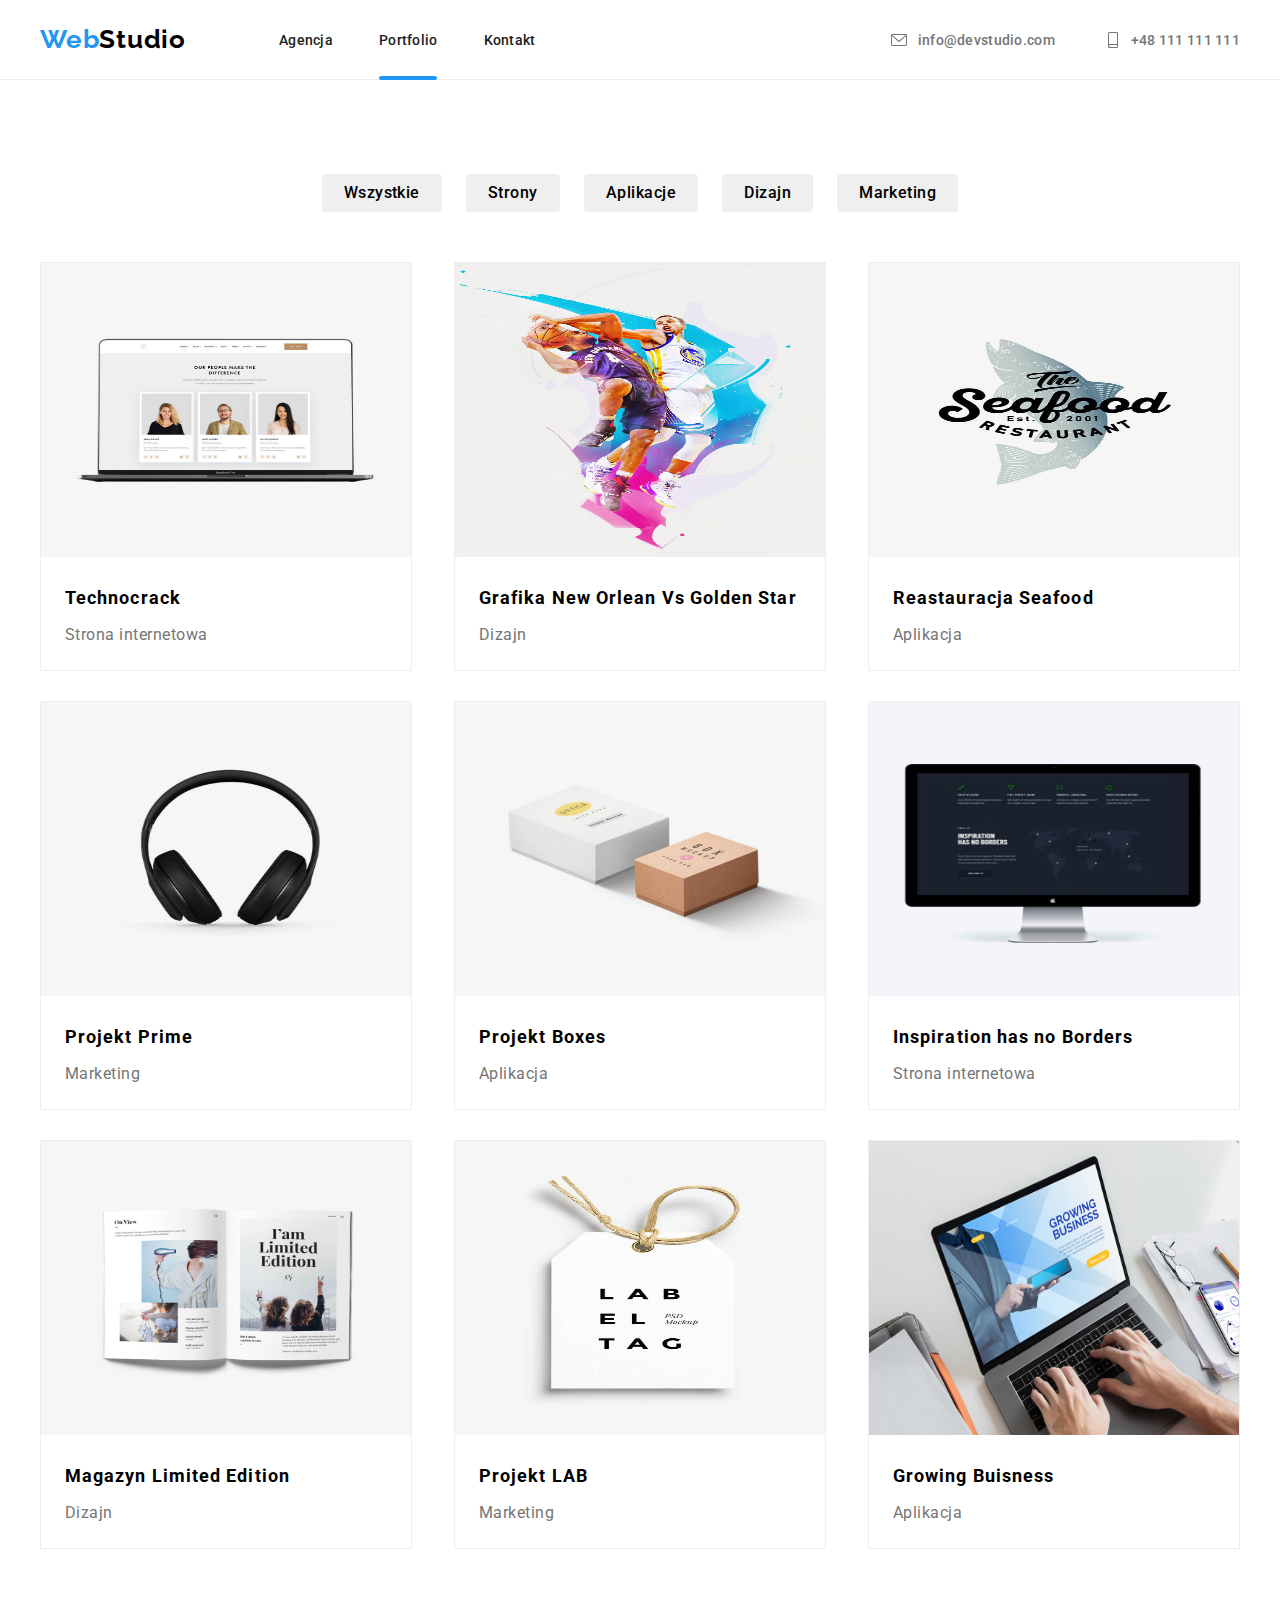
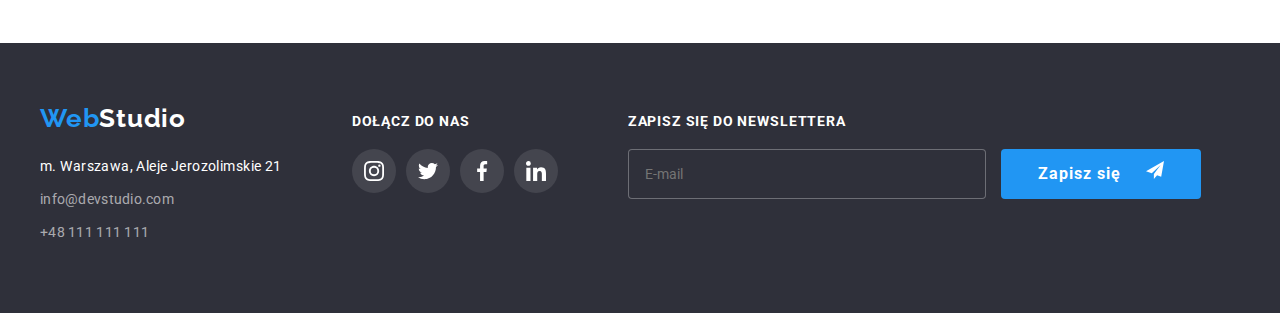
==== commit cdef9de8: "rrr" ====
--- a/portfolio.html
+++ b/portfolio.html
@@ -18,24 +18,22 @@
     <header>
       <div class="container header">
         <nav class="header__nav">
-          <a href="./index.html" class="header__logo"
-            >Web<span class="header__logo--accent">Studio</span>
-          </a>
-          <ul class="header__menu">
+          <a href="./index.html" class="logo">Web<span class="logo__accent">Studio</span> </a>
+          <ul class="navigation">
             <li>
-              <a class="header__menu--link" href="">Agencja</a>
+              <a class="navigation__link" href="">Agencja</a>
             </li>
             <li>
-              <a class="header__menu--link header__menu--hover" href="./portfolio.html"
+              <a class="navigation__link navigation__link--underline" href="./portfolio.html"
                 >Portfolio</a
               >
             </li>
-            <li><a class="header__menu--link" href="">Kontakt</a></li>
+            <li><a class="navigation__link" href="">Kontakt</a></li>
           </ul>
         </nav>
-        <ul class="header__contact">
+        <ul class="contact">
           <li>
-            <a class="header__contact--link" href="mailto:info@devstudio.com"
+            <a class="contact__link" href="mailto:info@devstudio.com"
               ><svg width="18" height="16">
                 <use href="./images/icons.svg#icon-envelope-3"></use>
               </svg>
@@ -43,7 +41,7 @@
             >
           </li>
           <li>
-            <a class="header__contact--link" href="tel:+48111111111"
+            <a class="contact__link" href="tel:+48111111111"
               ><svg width="16" height="20">
                 <use href="./images/icons.svg#icon-smartphone-2"></use>
               </svg>
@@ -199,16 +197,16 @@
           </a>
           <ul>
             <li>
-              <address class="footer__adress">
+              <address class="adress">
                 <ul>
-                  <li class="footer__adress--adress">m. Warszawa, Aleje Jerozolimskie 21</li>
+                  <li class="adress__city">m. Warszawa, Aleje Jerozolimskie 21</li>
                   <li>
-                    <a class="footer__adress--contact" href="mailto:info@devstudio.com">
+                    <a class="adress__contact" href="mailto:info@devstudio.com">
                       info@devstudio.com
                     </a>
                   </li>
                   <li>
-                    <a class="footer__adress--contact" href="tel:+48111111111">+48 111 111 111</a>
+                    <a class="adress__contact" href="tel:+48111111111">+48 111 111 111</a>
                   </li>
                 </ul>
               </address>
@@ -216,24 +214,24 @@
           </ul>
         </div>
         <div>
-          <h4 class="footer__table--join-us">DOŁĄCZ DO NAS</h4>
-          <ul class="footer__table--icons">
-            <li class="footer__table--icon-box">
+          <h4 class="footer__heading">DOŁĄCZ DO NAS</h4>
+          <ul class="icon">
+            <li class="icon__box">
               <svg height="20px" width="20px">
                 <use href="./images/icons.svg#icon-instagram-2-1"></use>
               </svg>
             </li>
-            <li class="footer__table--icon-box">
+            <li class="icon__box">
               <svg height="20px" width="20px">
                 <use href="./images/icons.svg#icon-twitter-1"></use>
               </svg>
             </li>
-            <li class="footer__table--icon-box">
+            <li class="icon__box">
               <svg height="20px" width="20px">
                 <use href="./images/icons.svg#icon-facebook-1-1"></use>
               </svg>
             </li>
-            <li class="footer__table--icon-box">
+            <li class="icon__box">
               <svg height="20px" width="20px">
                 <use href="./images/icons.svg#icon-linkedin-1-1"></use>
               </svg>
@@ -241,12 +239,12 @@
           </ul>
         </div>
         <div>
-          <h4 class="footer__table--join-us">ZAPISZ SIĘ DO NEWSLETTERA</h4>
-          <form>
-            <input class="footer__form" type="mail" name="mail" placeholder="E-mail" />
-            <button class="footer__button" type="submit">
+          <h4 class="footer__heading">ZAPISZ SIĘ DO NEWSLETTERA</h4>
+          <form class="newsletter">
+            <input class="newsletter__input" type="email" name="mail" placeholder="E-mail" />
+            <button class="newsletter__button" type="submit">
               Zapisz się
-              <svg class="footer__button--icon" width="18px" height="18px">
+              <svg class="newsletter__icon" width="18px" height="18px">
                 <use href="./images/icons.svg#icon-icon-send"></use>
               </svg>
             </button>
--- a/css/main.min.css
+++ b/css/main.min.css
@@ -1 +1 @@
-header{border-bottom:1px solid #ececec}.header{display:-webkit-box;display:-ms-flexbox;display:flex;-webkit-box-pack:justify;-ms-flex-pack:justify;justify-content:space-between;background-color:#fff;font-weight:500;padding:24px 0}.header__nav,.header__menu,.header__contact{display:-webkit-box;display:-ms-flexbox;display:flex;-webkit-box-align:center;-ms-flex-align:center;align-items:center}.header__logo{font-family:Raleway,sans-serif;font-size:26px;font-weight:700;line-height:31px;letter-spacing:.03em;color:#2196f3}.header__logo--accent{color:#000}.header__menu{margin-left:93px;-webkit-column-gap:46px;-moz-column-gap:46px;column-gap:46px}.header__menu--hover::after{content:"";display:block;position:absolute;width:58px;height:4px;border-radius:2px;top:76px;background-color:#2196f3}.header__menu--link{color:#212121}.header__menu--link:hover{color:#2196f3;-webkit-transition-duration:250ms;transition-duration:250ms;-webkit-transition-property:color;transition-property:color}.header__contact{-webkit-column-gap:50px;-moz-column-gap:50px;column-gap:50px;fill:#757575}.header__contact--link{color:#757575;-webkit-box-align:center;-ms-flex-align:center;align-items:center;display:-webkit-box;display:-ms-flexbox;display:flex;-webkit-column-gap:10px;-moz-column-gap:10px;column-gap:10px}.header__contact--link:hover,.header__contact--link:focus{color:#2196f3;fill:#2196f3;-webkit-transition-duration:250ms;transition-duration:250ms;-webkit-transition-property:color,fill;transition-property:color,fill}.slogan{background:-webkit-gradient(linear, left top, left bottom, from(rgba(47, 48, 58, 0.4)), to(rgba(47, 48, 58, 0.4))),url(../images/people-in-work.jpg);background:linear-gradient(rgba(47, 48, 58, 0.4), rgba(47, 48, 58, 0.4)),url(../images/people-in-work.jpg);background-size:cover;margin:0 auto;color:#fff;letter-spacing:.06em;text-align:center;padding:200px 0;background-size:1600px;background-repeat:no-repeat;background-position:center}.slogan__text{font-size:44px;font-weight:900;line-height:60px;margin-bottom:30px}.slogan__button{background-color:#2196f3;border-color:#2196f3;color:#fff;font-size:16px;line-height:30px;letter-spacing:.06em;border-radius:4px;cursor:pointer;border:none;padding:10px 42px;font-weight:700}.lorem_section{display:-webkit-box;display:-ms-flexbox;display:flex;-webkit-box-pack:justify;-ms-flex-pack:justify;justify-content:space-between;-webkit-column-gap:30px;-moz-column-gap:30px;column-gap:30px}.lorem_section__icons{width:270px;height:120px;background-color:#f5f4fa;margin-bottom:30px;padding:25px 102.34px}.lorem_section__text{font-size:14px;font-weight:400;line-height:24px;letter-spacing:.03em;color:#757575}.what_we_do_section{padding-top:0}.what_we_do_section__table{display:-webkit-box;display:-ms-flexbox;display:flex;-webkit-box-pack:justify;-ms-flex-pack:justify;justify-content:space-between;-webkit-column-gap:30px;-moz-column-gap:30px;column-gap:30px}.what_we_do_section__photos{position:relative}.what_we_do_section__descriptions{background-color:rgba(47,48,58,.8);font-family:Roboto,sans-serif;font-weight:700;font-size:14px;color:#fff;position:absolute;inset:224px 0 4px 0;display:-webkit-box;display:-ms-flexbox;display:flex;-webkit-box-pack:center;-ms-flex-pack:center;justify-content:center;text-align:center;padding-top:22px;z-index:1}.our_team_section{background-color:#f5f4fa}.our_team_section__photos{display:-webkit-box;display:-ms-flexbox;display:flex;-webkit-box-pack:justify;-ms-flex-pack:justify;justify-content:space-between;-webkit-column-gap:30px;-moz-column-gap:30px;column-gap:30px}.our_team_section__table{border:1px solid #eee;background-color:#fff;-webkit-box-shadow:0px 1px 3px rgba(0,0,0,.12),0px 1px 1px rgba(0,0,0,.14),0px 2px 1px rgba(0,0,0,.2);box-shadow:0px 1px 3px rgba(0,0,0,.12),0px 1px 1px rgba(0,0,0,.14),0px 2px 1px rgba(0,0,0,.2);border-radius:0px 0px 4px 4px;text-align:center}.our_team_section__names{font-size:16px;font-weight:500;line-height:19px;letter-spacing:.03em;padding-top:30px;padding-bottom:10px}.our_team_section__positions{font-size:16px;font-weight:400;line-height:19px;letter-spacing:.03em;padding-bottom:16px;color:#757575}.our_team_section__icons{display:-webkit-box;display:-ms-flexbox;display:flex;-webkit-box-pack:center;-ms-flex-pack:center;justify-content:center;fill:#afb1b8;-webkit-column-gap:10px;-moz-column-gap:10px;column-gap:10px;padding-bottom:30px}.our_team_section__icons--box{width:44px;height:44px;border-radius:50%;display:-webkit-box;display:-ms-flexbox;display:flex;-webkit-box-pack:center;-ms-flex-pack:center;justify-content:center;-webkit-box-align:center;-ms-flex-align:center;align-items:center}.our_team_section__icons--box:hover{background-color:#2196f3;cursor:pointer;fill:#fff;-webkit-transition-duration:250ms;transition-duration:250ms;-webkit-transition-property:background-color,fill;transition-property:background-color,fill}.our_clients_section{display:-webkit-box;display:-ms-flexbox;display:flex;-webkit-box-pack:justify;-ms-flex-pack:justify;justify-content:space-between;-webkit-column-gap:30px;-moz-column-gap:30px;column-gap:30px;fill:#afb1b8}.our_clients_section__icons{width:170px;height:92px;border:1px solid #afb1b8;border-radius:4px;display:-webkit-box;display:-ms-flexbox;display:flex;-webkit-box-pack:center;-ms-flex-pack:center;justify-content:center;-webkit-box-align:center;-ms-flex-align:center;align-items:center}.our_clients_section__icons:hover{cursor:pointer;border-color:#2196f3;fill:#2196f3;-webkit-transition-duration:250ms;transition-duration:250ms;-webkit-transition-property:border-color,fill;transition-property:border-color,fill}footer{background-color:#2f303a}.footer{padding:60px 0}.footer__container{display:-webkit-box;display:-ms-flexbox;display:flex;gap:70px}.footer__logo{display:inline-block;font-family:Raleway,sans-serif;color:#2196f3;font-size:26px;font-weight:700;line-height:31px;letter-spacing:.03em;margin-bottom:20px}.footer__logo--accent{color:#fff}.footer__adress{font-style:normal}.footer__adress,.footer__adress--adress{font-size:14px;line-height:24px;letter-spacing:.03em;color:#fff;margin-bottom:9px}.footer__adress--contact{display:inline-block;color:rgba(255,255,255,.6);line-height:24px;margin-bottom:9px}.footer__table--join-us{font-family:Roboto;font-weight:700;font-size:14px;color:#fff;margin-bottom:10px}.footer__table--icon-box{background-color:rgba(255,255,255,.1);fill:#fff;width:44px;height:44px;border-radius:50%;display:-webkit-box;display:-ms-flexbox;display:flex;-webkit-box-pack:center;-ms-flex-pack:center;justify-content:center;-webkit-box-align:center;-ms-flex-align:center;align-items:center}.footer__table--icons{display:-webkit-box;display:-ms-flexbox;display:flex;-webkit-box-pack:center;-ms-flex-pack:center;justify-content:center;fill:#afb1b8;-webkit-column-gap:10px;-moz-column-gap:10px;column-gap:10px;padding-bottom:30px}.footer__table--icon-box:hover{background-color:#2196f3;cursor:pointer;fill:#fff;-webkit-transition-duration:250ms;transition-duration:250ms;-webkit-transition-property:background-color,fill;transition-property:background-color,fill}.footer__form{border:1px solid rgba(255,255,255,.3);border-radius:4px;background-color:#2f303a;width:358px;height:50px;padding-left:16px;color:#eee}.footer__button{background-color:#2196f3;color:#fff;font-size:16px;line-height:30px;letter-spacing:.06em;border-radius:4px;cursor:pointer;border:none;font-weight:700;width:200px;height:50px;margin-left:12px}.footer__button--icon{margin-left:20px}.footer__adress--contact:hover{color:#2196f3;-webkit-transition-duration:250ms;transition-duration:250ms;-webkit-transition-property:color;transition-property:color}.bookmarks_section{display:-webkit-box;display:-ms-flexbox;display:flex;-webkit-box-pack:center;-ms-flex-pack:center;justify-content:center;-webkit-column-gap:8px;-moz-column-gap:8px;column-gap:8px}.bookmarks_section__buttons{font-size:16px;font-weight:500;line-height:26px;letter-spacing:.03em;cursor:pointer;border:none;border-radius:4px;padding:6px 22px;margin-inline:8px}.bookmarks_section__buttons:hover{background-color:#2196f3;color:#fff;-webkit-box-shadow:0px 3px 1px rgba(0,0,0,.1),0px 1px 2px rgba(0,0,0,.08),0px 2px 2px rgba(0,0,0,.12);box-shadow:0px 3px 1px rgba(0,0,0,.1),0px 1px 2px rgba(0,0,0,.08),0px 2px 2px rgba(0,0,0,.12);-webkit-transition-duration:250ms;transition-duration:250ms;-webkit-transition-property:background-color,color,-webkit-box-shadow;transition-property:background-color,color,-webkit-box-shadow;transition-property:background-color,color,box-shadow;transition-property:background-color,color,box-shadow,-webkit-box-shadow}.tiles_section{display:-webkit-box;display:-ms-flexbox;display:flex;-webkit-box-pack:justify;-ms-flex-pack:justify;justify-content:space-between;-ms-flex-wrap:wrap;flex-wrap:wrap;gap:30px;margin-top:50px}.tiles_section__table{border:1px solid #eee}.tiles_section__table:hover{cursor:pointer;-webkit-box-shadow:0px 1px 1px rgba(0,0,0,.12),0px 4px 4px rgba(0,0,0,.06),1px 4px 6px rgba(0,0,0,.16);box-shadow:0px 1px 1px rgba(0,0,0,.12),0px 4px 4px rgba(0,0,0,.06),1px 4px 6px rgba(0,0,0,.16);-webkit-transition-duration:250ms;transition-duration:250ms;-webkit-transition-property:-webkit-box-shadow;transition-property:-webkit-box-shadow;transition-property:box-shadow;transition-property:box-shadow, -webkit-box-shadow}.tiles_section__modal{position:relative;overflow:hidden}.tiles_section__modal--desription{background-color:rgba(33,150,243,.9);width:100%;height:100%;color:#fff;font-family:Roboto,sans-serif;font-weight:400;font-size:18px;line-height:28px;position:absolute;bottom:-100%;-webkit-transition:250ms;transition:250ms;padding:49px 45px 49px 24px}.tiles_section__table:hover .tiles_section__modal--desription{bottom:0px}.tiles_section__reustarants_name{padding:20px 24px 2px 24px}.tiles_section__reustarants_name--specification{padding:2px 24px 20px 24px;color:#757575}.is-hidden{opacity:0;visibility:hidden;pointer-events:none}.backdrop_section{position:fixed;left:0;top:0;width:100%;height:100%;background-color:rgba(0,0,0,.2);display:-webkit-box;display:-ms-flexbox;display:flex;-webkit-box-pack:center;-ms-flex-pack:center;justify-content:center;-webkit-box-align:center;-ms-flex-align:center;align-items:center;z-index:10}.backdrop_section__modal{position:relative;width:528px;height:581px;background-color:#fff;padding:40px}.backdrop_section__close_btn{position:absolute;top:8px;right:8px;width:30px;height:30px;background-color:#fff;border:1px solid rgba(0,0,0,.1);border-radius:50%;cursor:pointer}.backdrop_section__heading{text-align:center;font-family:Roboto,sans-serif;font-weight:700;font-size:20px;line-height:23.44px}.backdrop_section__column *{display:-webkit-box;display:-ms-flexbox;display:flex;-webkit-box-orient:vertical;-webkit-box-direction:normal;-ms-flex-direction:column;flex-direction:column}.backdrop_section__input{border:solid 1px rgba(33,33,33,.2);border-radius:4px;height:40px;padding-left:40px}.backdrop_section__input--comment{height:120px;resize:none;padding:12px 16px}.backdrop_section__icons{position:absolute;margin-top:5.5%;margin-left:3%}.backdrop_section__input:hover~.backdrop_section__icons{fill:#2196f3}.backdrop_section__input:hover,.backdrop_section__input:focus{border:solid 1px #2196f3;border-radius:4px;outline:none}.backdrop_section__input:focus~.backdrop_section__icons{fill:#2196f3}.backdrop_section__button{background-color:#2196f3;border-color:#2196f3;color:#fff;font-size:16px;line-height:30px;letter-spacing:.06em;border-radius:4px;cursor:pointer;border:none;padding:10px 42px;font-weight:700;max-width:200px;margin:0 auto;margin-top:20px}.backdrop_section__table{margin-bottom:10px}.backdrop_section__table--label{margin-bottom:4px}.backdrop_section--inline *{display:inline}.backdrop_section__policy{color:#2196f3;text-decoration:underline}.backdrop_section__checkbox{width:16px;height:15px;-webkit-appearance:none;-moz-appearance:none;appearance:none;padding-left:24px}.backdrop_section__checkbox--checked::before{display:block;position:absolute;content:"";width:16px;height:15px;border:#212121 solid 2px;border-radius:3px}.backdrop_section__checkbox--checked{position:relative;cursor:pointer}.backdrop_section__checkbox--icon{position:absolute;right:96.4%;visibility:hidden}.backdrop_section__checkbox:checked~.backdrop_section__checkbox--icon{visibility:visible}.backdrop_section__checkbox:checked~.backdrop_section__checkbox--checked::before{border:none}*{margin:0;padding:0}ul{list-style:none}a{text-decoration:none}body{font-family:Roboto,sans-serif;font-size:14px;font-weight:400;line-height:16px;letter-spacing:.02em}footer{background-color:#2f303a}h2{font-size:36px;font-weight:700;line-height:42px;letter-spacing:.03em;text-align:center;padding-bottom:50px}h3{font-size:14px;font-weight:700;line-height:16px;letter-spacing:.03em;padding-bottom:10px}h4{font-size:18px;font-weight:700;line-height:36px;letter-spacing:.06em}p{font-size:16px;font-weight:400;line-height:30px;letter-spacing:.03em}.container{max-width:1200px;margin:0 auto;width:100%}.section{padding:94px 0}/*# sourceMappingURL=main.min.css.map */+header{border-bottom:1px solid #ececec}.header{display:-webkit-box;display:-ms-flexbox;display:flex;-webkit-box-pack:justify;-ms-flex-pack:justify;justify-content:space-between;background-color:#fff;font-weight:500;padding:24px 0}.header__nav,.header .navigation,.header .contact{display:-webkit-box;display:-ms-flexbox;display:flex;-webkit-box-align:center;-ms-flex-align:center;align-items:center}.logo{font-family:Raleway,sans-serif;font-size:26px;font-weight:700;line-height:31px;letter-spacing:.03em;color:#2196f3}.logo__accent{color:#000}.navigation{margin-left:93px;-webkit-column-gap:46px;-moz-column-gap:46px;column-gap:46px}.navigation__link--underline::after{content:"";display:block;position:absolute;width:58px;height:4px;border-radius:2px;top:76px;background-color:#2196f3}.navigation__link{color:#212121}.navigation__link:hover{color:#2196f3;-webkit-transition-duration:250ms;transition-duration:250ms;-webkit-transition-property:color;transition-property:color}.contact{-webkit-column-gap:50px;-moz-column-gap:50px;column-gap:50px;fill:#757575}.contact__link{color:#757575;-webkit-box-align:center;-ms-flex-align:center;align-items:center;display:-webkit-box;display:-ms-flexbox;display:flex;-webkit-column-gap:10px;-moz-column-gap:10px;column-gap:10px}.contact__link:hover,.contact__link:focus{color:#2196f3;fill:#2196f3;-webkit-transition-duration:250ms;transition-duration:250ms;-webkit-transition-property:color,fill;transition-property:color,fill}.slogan{background:-webkit-gradient(linear, left top, left bottom, from(rgba(47, 48, 58, 0.4)), to(rgba(47, 48, 58, 0.4))),url(../images/people-in-work.jpg);background:linear-gradient(rgba(47, 48, 58, 0.4), rgba(47, 48, 58, 0.4)),url(../images/people-in-work.jpg);background-size:cover;margin:0 auto;color:#fff;letter-spacing:.06em;text-align:center;padding:200px 0;background-size:1600px;background-repeat:no-repeat;background-position:center}.slogan__text{font-size:44px;font-weight:900;line-height:60px;margin-bottom:30px}.slogan__button{background-color:#2196f3;border-color:#2196f3;color:#fff;font-size:16px;line-height:30px;letter-spacing:.06em;border-radius:4px;cursor:pointer;border:none;padding:10px 42px;font-weight:700}.lorem_section{display:-webkit-box;display:-ms-flexbox;display:flex;-webkit-box-pack:justify;-ms-flex-pack:justify;justify-content:space-between;-webkit-column-gap:30px;-moz-column-gap:30px;column-gap:30px}.lorem_section__icon{width:270px;height:120px;background-color:#f5f4fa;margin-bottom:30px;padding:25px 102.34px}.lorem_section__text{font-size:14px;font-weight:400;line-height:24px;letter-spacing:.03em;color:#757575}.what_we_do_section{padding-top:0}.what_we_do_section__table{display:-webkit-box;display:-ms-flexbox;display:flex;-webkit-box-pack:justify;-ms-flex-pack:justify;justify-content:space-between;-webkit-column-gap:30px;-moz-column-gap:30px;column-gap:30px}.what_we_do_section__photo{position:relative}.what_we_do_section__description{background-color:rgba(47,48,58,.8);font-family:Roboto,sans-serif;font-weight:700;font-size:14px;color:#fff;position:absolute;inset:224px 0 4px 0;display:-webkit-box;display:-ms-flexbox;display:flex;-webkit-box-pack:center;-ms-flex-pack:center;justify-content:center;text-align:center;padding-top:22px;z-index:1}.our_team{background-color:#f5f4fa}.our_team__table{display:-webkit-box;display:-ms-flexbox;display:flex;-webkit-box-pack:justify;-ms-flex-pack:justify;justify-content:space-between;-webkit-column-gap:30px;-moz-column-gap:30px;column-gap:30px}.card{border:1px solid #eee;background-color:#fff;-webkit-box-shadow:0px 1px 3px rgba(0,0,0,.12),0px 1px 1px rgba(0,0,0,.14),0px 2px 1px rgba(0,0,0,.2);box-shadow:0px 1px 3px rgba(0,0,0,.12),0px 1px 1px rgba(0,0,0,.14),0px 2px 1px rgba(0,0,0,.2);border-radius:0px 0px 4px 4px;text-align:center}.card__name{font-size:16px;font-weight:500;line-height:19px;letter-spacing:.03em;padding-top:30px;padding-bottom:10px}.card__position{font-size:16px;font-weight:400;line-height:19px;letter-spacing:.03em;padding-bottom:16px;color:#757575}.card__icon{display:-webkit-box;display:-ms-flexbox;display:flex;-webkit-box-pack:center;-ms-flex-pack:center;justify-content:center;fill:#afb1b8;-webkit-column-gap:10px;-moz-column-gap:10px;column-gap:10px;padding-bottom:30px}.card__icon--hover{width:44px;height:44px;border-radius:50%;display:-webkit-box;display:-ms-flexbox;display:flex;-webkit-box-pack:center;-ms-flex-pack:center;justify-content:center;-webkit-box-align:center;-ms-flex-align:center;align-items:center}.card__icon--hover:hover{background-color:#2196f3;cursor:pointer;fill:#fff;-webkit-transition-duration:250ms;transition-duration:250ms;-webkit-transition-property:background-color,fill;transition-property:background-color,fill}.our_clients_section{display:-webkit-box;display:-ms-flexbox;display:flex;-webkit-box-pack:justify;-ms-flex-pack:justify;justify-content:space-between;-webkit-column-gap:30px;-moz-column-gap:30px;column-gap:30px;fill:#afb1b8}.our_clients_section__icon{width:170px;height:92px;border:1px solid #afb1b8;border-radius:4px;display:-webkit-box;display:-ms-flexbox;display:flex;-webkit-box-pack:center;-ms-flex-pack:center;justify-content:center;-webkit-box-align:center;-ms-flex-align:center;align-items:center}.our_clients_section__icon:hover{cursor:pointer;border-color:#2196f3;fill:#2196f3;-webkit-transition-duration:250ms;transition-duration:250ms;-webkit-transition-property:border-color,fill;transition-property:border-color,fill}footer{background-color:#2f303a}.footer{padding:60px 0}.footer__container{display:-webkit-box;display:-ms-flexbox;display:flex;gap:70px}.footer__logo{display:inline-block;font-family:Raleway,sans-serif;color:#2196f3;font-size:26px;font-weight:700;line-height:31px;letter-spacing:.03em;margin-bottom:20px}.footer__logo--accent{color:#fff}.footer__heading{font-family:Roboto;font-weight:700;font-size:14px;color:#fff;margin-bottom:10px}.adress{font-style:normal}.adress .adress,.adress__city{font-size:14px;line-height:24px;letter-spacing:.03em;color:#fff;margin-bottom:9px}.adress__contact{display:inline-block;color:rgba(255,255,255,.6);line-height:24px;margin-bottom:9px}.adress__contact:hover{color:#2196f3;-webkit-transition-duration:250ms;transition-duration:250ms;-webkit-transition-property:color;transition-property:color}.icon{display:-webkit-box;display:-ms-flexbox;display:flex;-webkit-box-pack:center;-ms-flex-pack:center;justify-content:center;fill:#afb1b8;-webkit-column-gap:10px;-moz-column-gap:10px;column-gap:10px;padding-bottom:30px}.icon__box{background-color:rgba(255,255,255,.1);fill:#fff;width:44px;height:44px;border-radius:50%;display:-webkit-box;display:-ms-flexbox;display:flex;-webkit-box-pack:center;-ms-flex-pack:center;justify-content:center;-webkit-box-align:center;-ms-flex-align:center;align-items:center}.icon__box:hover{background-color:#2196f3;cursor:pointer;fill:#fff;-webkit-transition-duration:250ms;transition-duration:250ms;-webkit-transition-property:background-color,fill;transition-property:background-color,fill}.newsletter__input{border:1px solid rgba(255,255,255,.3);border-radius:4px;background-color:#2f303a;width:358px;height:50px;padding-left:16px;color:#eee}.newsletter__button{background-color:#2196f3;color:#fff;font-size:16px;line-height:30px;letter-spacing:.06em;border-radius:4px;cursor:pointer;border:none;font-weight:700;width:200px;height:50px;margin-left:12px}.newsletter__icon{margin-left:20px}.bookmarks_section{display:-webkit-box;display:-ms-flexbox;display:flex;-webkit-box-pack:center;-ms-flex-pack:center;justify-content:center;-webkit-column-gap:8px;-moz-column-gap:8px;column-gap:8px}.bookmarks_section__buttons{font-size:16px;font-weight:500;line-height:26px;letter-spacing:.03em;cursor:pointer;border:none;border-radius:4px;padding:6px 22px;margin-inline:8px}.bookmarks_section__buttons:hover{background-color:#2196f3;color:#fff;-webkit-box-shadow:0px 3px 1px rgba(0,0,0,.1),0px 1px 2px rgba(0,0,0,.08),0px 2px 2px rgba(0,0,0,.12);box-shadow:0px 3px 1px rgba(0,0,0,.1),0px 1px 2px rgba(0,0,0,.08),0px 2px 2px rgba(0,0,0,.12);-webkit-transition-duration:250ms;transition-duration:250ms;-webkit-transition-property:background-color,color,-webkit-box-shadow;transition-property:background-color,color,-webkit-box-shadow;transition-property:background-color,color,box-shadow;transition-property:background-color,color,box-shadow,-webkit-box-shadow}.tiles_section{display:-webkit-box;display:-ms-flexbox;display:flex;-webkit-box-pack:justify;-ms-flex-pack:justify;justify-content:space-between;-ms-flex-wrap:wrap;flex-wrap:wrap;gap:30px;margin-top:50px}.tiles_section__table{border:1px solid #eee}.tiles_section__table:hover{cursor:pointer;-webkit-box-shadow:0px 1px 1px rgba(0,0,0,.12),0px 4px 4px rgba(0,0,0,.06),1px 4px 6px rgba(0,0,0,.16);box-shadow:0px 1px 1px rgba(0,0,0,.12),0px 4px 4px rgba(0,0,0,.06),1px 4px 6px rgba(0,0,0,.16);-webkit-transition-duration:250ms;transition-duration:250ms;-webkit-transition-property:-webkit-box-shadow;transition-property:-webkit-box-shadow;transition-property:box-shadow;transition-property:box-shadow, -webkit-box-shadow}.tiles_section__modal{position:relative;overflow:hidden}.tiles_section__modal--desription{background-color:rgba(33,150,243,.9);width:100%;height:100%;color:#fff;font-family:Roboto,sans-serif;font-weight:400;font-size:18px;line-height:28px;position:absolute;bottom:-100%;-webkit-transition:250ms;transition:250ms;padding:49px 45px 49px 24px}.tiles_section__table:hover .tiles_section__modal--desription{bottom:0px}.tiles_section__reustarants_name{padding:20px 24px 2px 24px}.tiles_section__reustarants_name--specification{padding:2px 24px 20px 24px;color:#757575}.is-hidden{opacity:0;visibility:hidden;pointer-events:none}.backdrop_section{position:fixed;left:0;top:0;width:100%;height:100%;background-color:rgba(0,0,0,.2);display:-webkit-box;display:-ms-flexbox;display:flex;-webkit-box-pack:center;-ms-flex-pack:center;justify-content:center;-webkit-box-align:center;-ms-flex-align:center;align-items:center;z-index:10}.backdrop_section__modal{position:relative;width:528px;height:581px;background-color:#fff;padding:40px}.backdrop_section__close_btn{position:absolute;top:8px;right:8px;width:30px;height:30px;background-color:#fff;border:1px solid rgba(0,0,0,.1);border-radius:50%;cursor:pointer}.backdrop_section__heading{text-align:center;font-family:Roboto,sans-serif;font-weight:700;font-size:20px;line-height:23.44px}.backdrop_section__column *{display:-webkit-box;display:-ms-flexbox;display:flex;-webkit-box-orient:vertical;-webkit-box-direction:normal;-ms-flex-direction:column;flex-direction:column}.backdrop_form{margin-bottom:10px}.backdrop_form__label{margin-bottom:4px}.backdrop_form__input{border:solid 1px rgba(33,33,33,.2);border-radius:4px;height:40px;padding-left:40px}.backdrop_form__input--comment{height:120px;resize:none;padding:12px 16px}.backdrop_form__icon{position:absolute;margin-top:5.5%;margin-left:3%}.backdrop_form__input:hover~.backdrop_form__icon{fill:#2196f3}.backdrop_form__input:hover,.backdrop_form__input:focus{border:solid 1px #2196f3;border-radius:4px;outline:none}.backdrop_form__input:focus~.backdrop_form__icon{fill:#2196f3}.backdrop_form__button{background-color:#2196f3;border-color:#2196f3;color:#fff;font-size:16px;line-height:30px;letter-spacing:.06em;border-radius:4px;cursor:pointer;border:none;padding:10px 42px;font-weight:700;max-width:200px;margin:0 auto;margin-top:20px}.backdrop_form--inline *{display:inline}.backdrop_form__policy{color:#2196f3;text-decoration:underline}.backdrop_form__checkbox{width:16px;height:15px;-webkit-appearance:none;-moz-appearance:none;appearance:none;padding-left:24px}.backdrop_form__checkbox--checked::before{display:block;position:absolute;content:"";width:16px;height:15px;border:#212121 solid 2px;border-radius:3px}.backdrop_form__checkbox--checked{position:relative;cursor:pointer}.backdrop_form__checkbox--icon{position:absolute;right:96.4%;visibility:hidden}.backdrop_form__checkbox:checked~.backdrop_form__checkbox--icon{visibility:visible}.backdrop_form__checkbox:checked~.backdrop_form__checkbox--checked::before{border:none}*{margin:0;padding:0}ul{list-style:none}a{text-decoration:none}body{font-family:Roboto,sans-serif;font-size:14px;font-weight:400;line-height:16px;letter-spacing:.02em}footer{background-color:#2f303a}h2{font-size:36px;font-weight:700;line-height:42px;letter-spacing:.03em;text-align:center;padding-bottom:50px}h3{font-size:14px;font-weight:700;line-height:16px;letter-spacing:.03em;padding-bottom:10px}h4{font-size:18px;font-weight:700;line-height:36px;letter-spacing:.06em}p{font-size:16px;font-weight:400;line-height:30px;letter-spacing:.03em}.container{max-width:1200px;margin:0 auto;width:100%}.section{padding:94px 0}/*# sourceMappingURL=main.min.css.map */